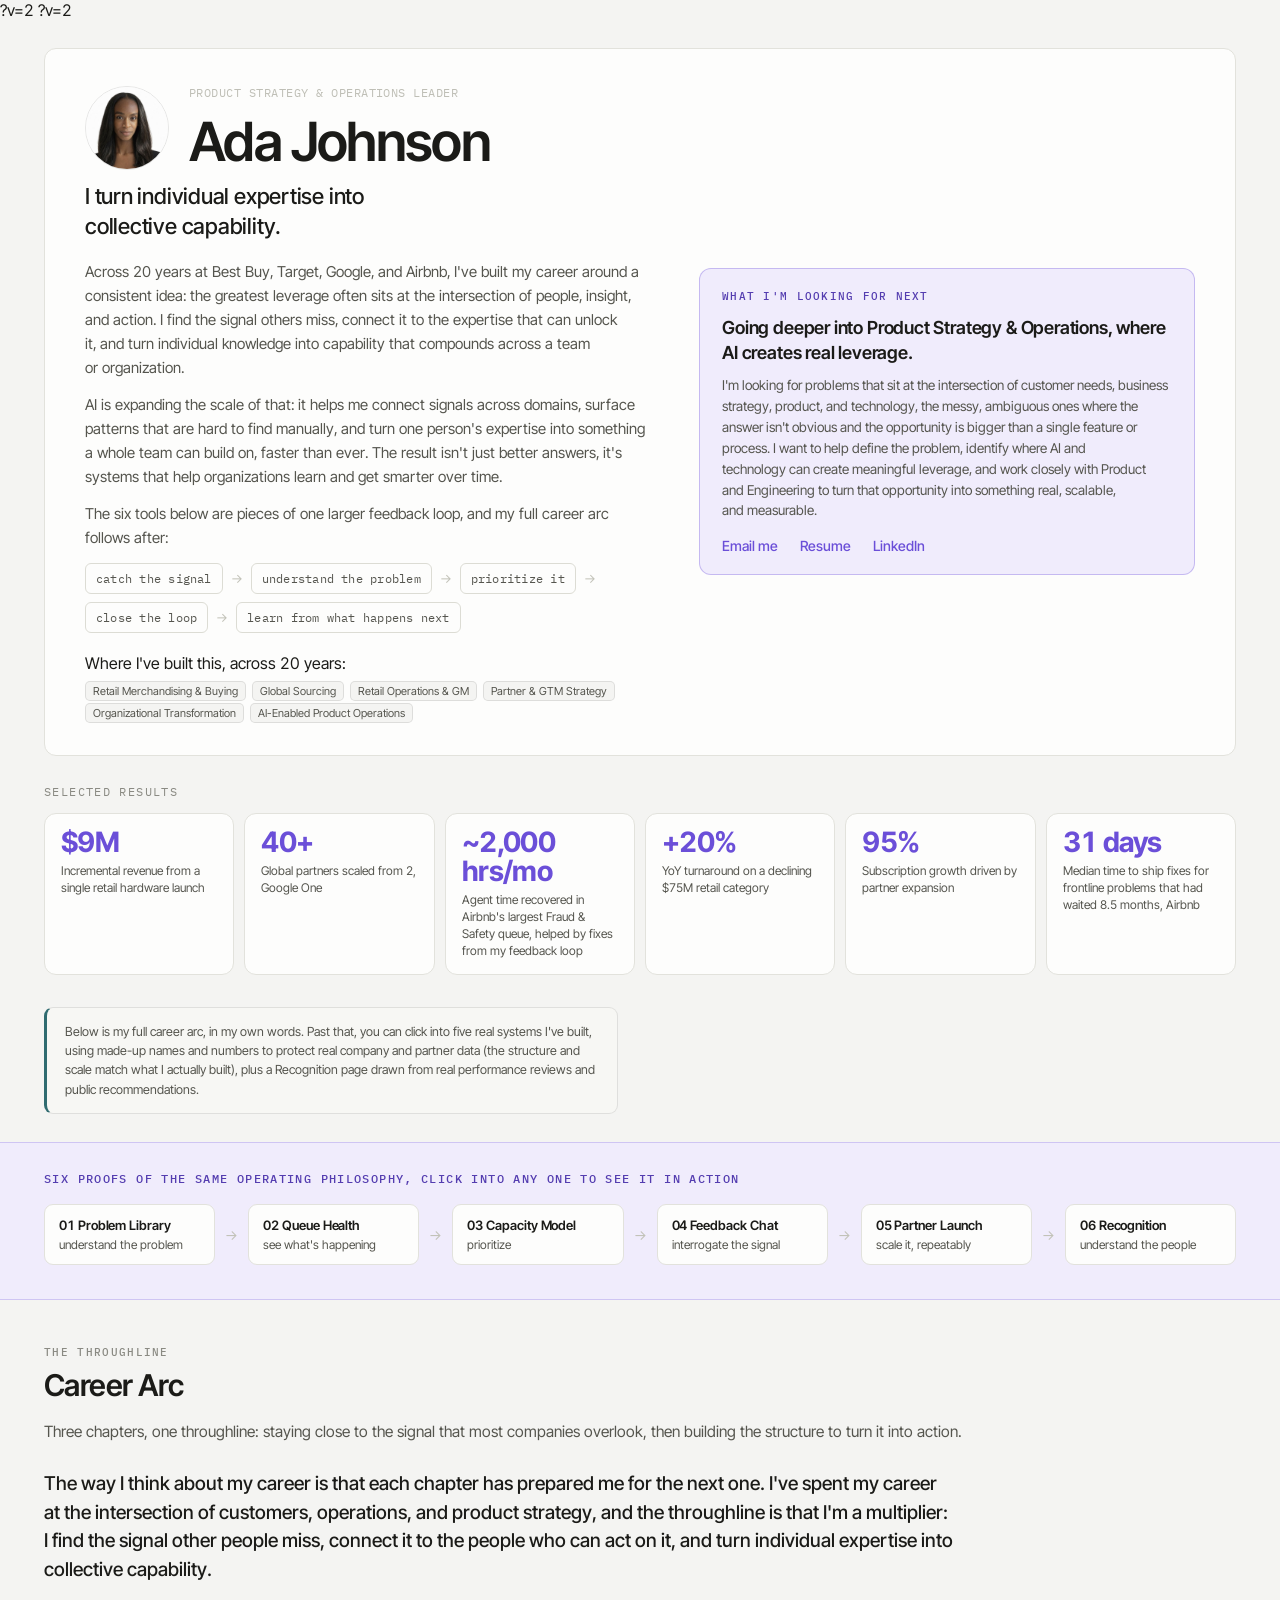
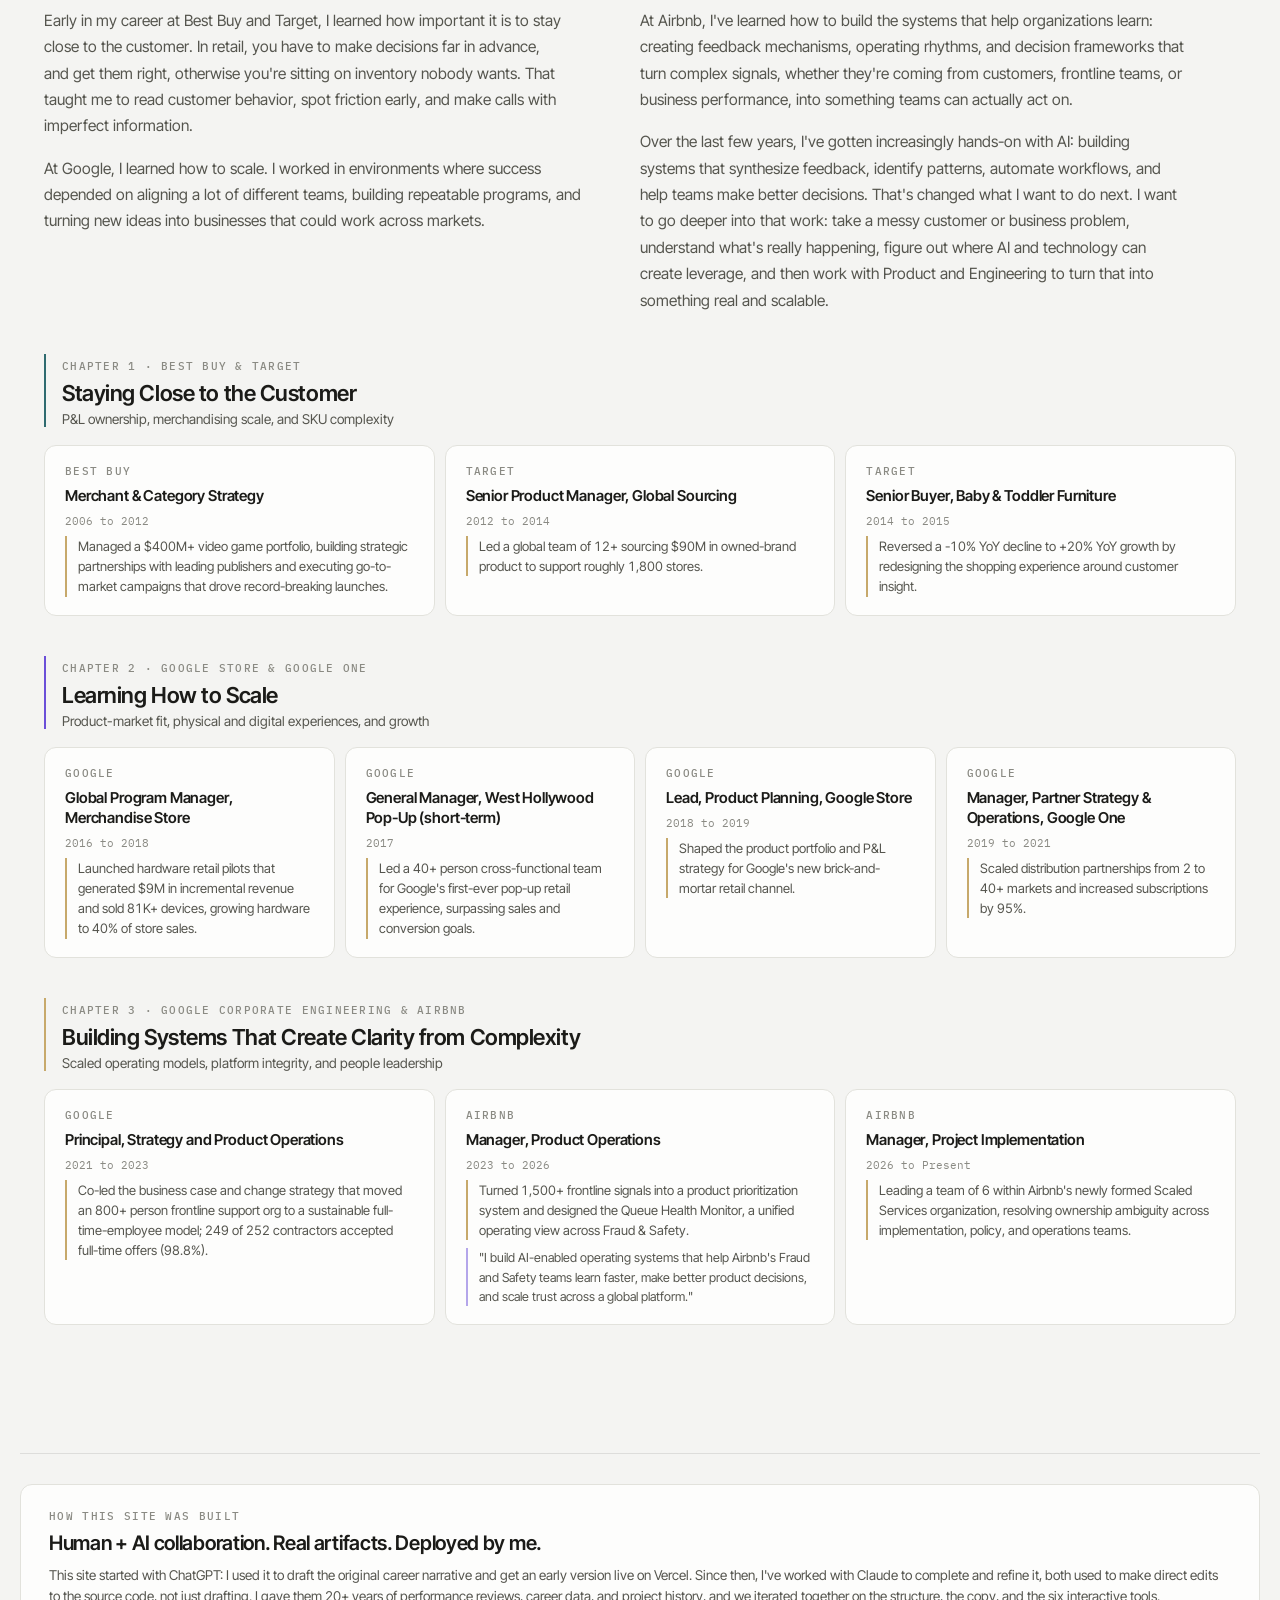
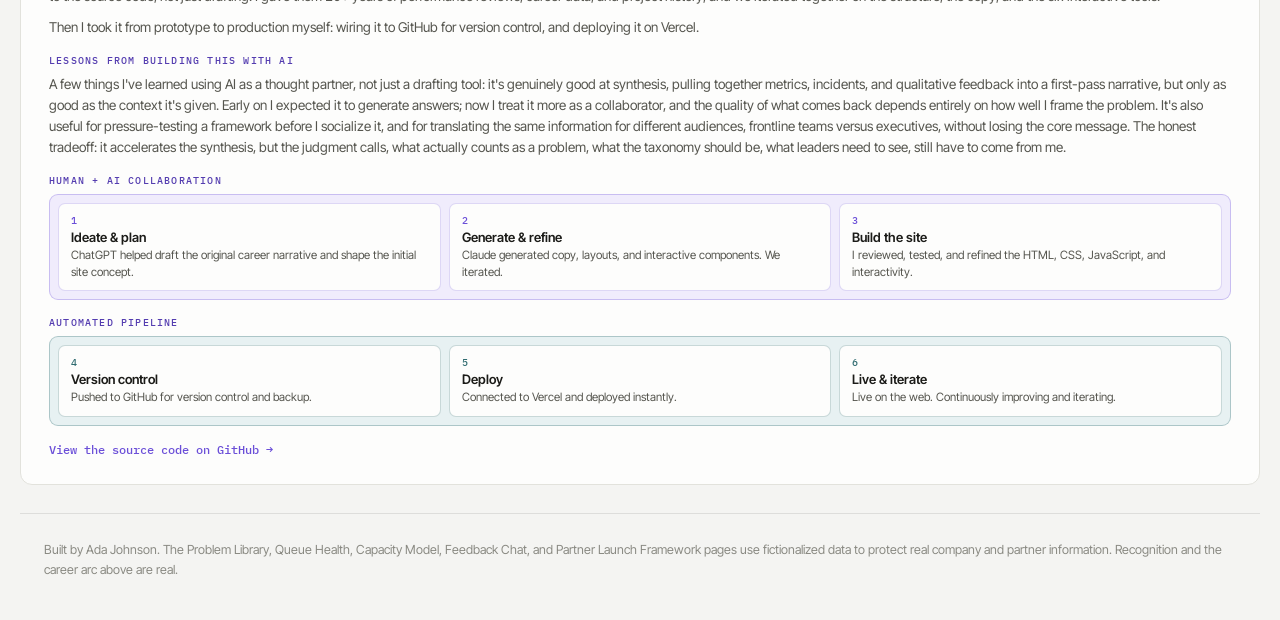
==== index.html @ 03e7df41 "Update index.html" ====
<!DOCTYPE html>
<html lang="en">
<head>
<meta charset="UTF-8" />
<meta name="viewport" content="width=device-width, initial-scale=1.0" />
<title>Ada Johnson: Product Strategy &amp; Operations Leader</title>

<meta name="description" content="Ada Johnson, Product Strategy & Operations Leader. 20 years at Best Buy, Target, Google, and Airbnb, turning individual expertise into collective capability." />

<link rel="icon" type="image/png" sizes="32x32" href="assets/favicon-32.png" />
<link rel="icon" type="image/png" sizes="512x512" href="assets/favicon-512.png" />
<link rel="apple-touch-icon" href="assets/apple-touch-icon.png" />
<link rel="manifest" href="/manifest.json" />
<meta name="theme-color" content="#6B4FD8" />

<meta property="og:type" content="website" />
<meta property="og:url" content="https://adaj-portfolio.vercel.app/" />
<meta property="og:title" content="Ada Johnson | Product Strategy & Operations Leader" />
<meta property="og:description" content="20 years at Best Buy, Target, Google, and Airbnb. I find the signal others miss, connect it to the right people, and turn individual expertise into collective capability." />
<meta property="og:image" content="https://adaj-portfolio.vercel.app/assets/og-social-card.png" />?v=2

<meta name="twitter:card" content="summary_large_image" />
<meta name="twitter:title" content="Ada Johnson | Product Strategy & Operations Leader" />
<meta name="twitter:description" content="20 years at Best Buy, Target, Google, and Airbnb. I find the signal others miss, connect it to the right people, and turn individual expertise into collective capability." />
<meta name="twitter:image" content="https://adaj-portfolio.vercel.app/assets/og-social-card.png" />?v=2

<script>window.va = window.va || function () { (window.vaq = window.vaq || []).push(arguments); };</script>
<script defer src="/_vercel/insights/script.js"></script>

<link rel="stylesheet" href="css/styles.css" />
</head>
<body>

<div class="hero">
<div class="hero-inner">
  <div class="hero-identity">
    <img src="assets/ada-headshot.jpg" alt="Ada Johnson" class="hero-photo" />
    <div>
      <p class="role-tag">Product Strategy &amp; Operations Leader</p>
      <h1>Ada Johnson</h1>
    </div>
  </div>
  <p class="tagline">I turn individual expertise into collective capability.</p>

  <div class="hero-grid">
    <div class="hero-col-main">
      <p class="about-me">
        Across 20 years at Best Buy, Target, Google, and Airbnb, I've built my career around a consistent idea:
        the greatest leverage often sits at the intersection of people, insight, and action. I find the signal
        others miss, connect it to the expertise that can unlock it, and turn individual knowledge into capability
        that compounds across a team or organization.
      </p>

      <p class="about-me">
        AI is expanding the scale of that: it helps me connect signals across domains, surface patterns that are
        hard to find manually, and turn one person's expertise into something a whole team can build on, faster
        than ever. The result isn't just better answers, it's systems that help organizations learn and get smarter
        over time.
      </p>

      <p class="about-me">
        The six tools below are pieces of one larger feedback loop, and my full career arc follows after:
      </p>

      <div class="loop-chain">
        <span class="loop-step">catch the signal</span>
        <span class="loop-arrow">→</span>
        <span class="loop-step">understand the problem</span>
        <span class="loop-arrow">→</span>
        <span class="loop-step">prioritize it</span>
        <span class="loop-arrow">→</span>
        <span class="loop-step">close the loop</span>
        <span class="loop-arrow">→</span>
        <span class="loop-step">learn from what happens next</span>
      </div>

      <p class="hint" style="margin: 10px 0 6px;">Where I've built this, across 20 years:</p>
      <div>
        <span class="domain-tag">Retail Merchandising &amp; Buying</span>
        <span class="domain-tag">Global Sourcing</span>
        <span class="domain-tag">Retail Operations &amp; GM</span>
        <span class="domain-tag">Partner &amp; GTM Strategy</span>
        <span class="domain-tag">Organizational Transformation</span>
        <span class="domain-tag">AI-Enabled Product Operations</span>
      </div>
    </div>

    <div class="hero-col-side">
      <div class="next-callout">
        <div class="next-callout-label">What I'm looking for next</div>
        <div class="next-callout-headline">Going deeper into Product Strategy &amp; Operations, where AI creates real leverage.</div>
        <p class="next-callout-body">
          I'm looking for problems that sit at the intersection of customer needs, business strategy, product,
          and technology, the messy, ambiguous ones where the answer isn't obvious and the opportunity is bigger
          than a single feature or process. I want to help define the problem, identify where AI and technology
          can create meaningful leverage, and work closely with Product and Engineering to turn that opportunity
          into something real, scalable, and measurable.
        </p>
        <p class="contact-line">
          <a href="mailto:aojiaku@gmail.com">Email me</a>
          <a href="resume/Ada-Johnson-Resume.pdf" target="_blank" rel="noopener noreferrer">Resume</a>
          <a href="https://www.linkedin.com/in/adajohnson-sf/" target="_blank" rel="noopener noreferrer">LinkedIn</a>
        </p>
      </div>
    </div>
  </div>

</div>
</div>

<div class="highlight-band">
  <p class="highlight-label">Selected Results</p>
  <div class="highlight-grid-big">
    <div class="highlight-tile">
      <div class="h-value">$9M</div>
      <div class="h-label">Incremental revenue from a single retail hardware launch</div>
    </div>
    <div class="highlight-tile">
      <div class="h-value">40+</div>
      <div class="h-label">Global partners scaled from 2, Google One</div>
    </div>
    <div class="highlight-tile">
      <div class="h-value">~2,000 hrs/mo</div>
      <div class="h-label">Agent time recovered in Airbnb's largest Fraud &amp; Safety queue, helped by fixes from my feedback loop</div>
    </div>
    <div class="highlight-tile">
      <div class="h-value">+20%</div>
      <div class="h-label">YoY turnaround on a declining $75M retail category</div>
    </div>
    <div class="highlight-tile">
      <div class="h-value">95%</div>
      <div class="h-label">Subscription growth driven by partner expansion</div>
    </div>
    <div class="highlight-tile">
      <div class="h-value">31 days</div>
      <div class="h-label">Median time to ship fixes for frontline problems that had waited 8.5 months, Airbnb</div>
    </div>
  </div>
</div>

<div class="meta-line-wrap">
  <p class="meta-line">
    Below is my full career arc, in my own words. Past that, you can click into five real systems I've built,
    using made-up names and numbers to protect real company and partner data (the structure and scale match
    what I actually built), plus a Recognition page drawn from real performance reviews and public
    recommendations.
  </p>
</div>
  
<div class="philosophy-band">
<p class="philosophy-lead">Six proofs of the same operating philosophy, click into any one to see it in action</p>
<div class="philosophy-map">
  <a class="pm-item" href="problem-library.html"><strong>01 Problem Library</strong><span class="pm-tag">understand the problem</span></a>
  <span class="pm-arrow">→</span>
  <a class="pm-item" href="queue-health.html"><strong>02 Queue Health</strong><span class="pm-tag">see what's happening</span></a>
  <span class="pm-arrow">→</span>
  <a class="pm-item" href="capacity-model.html"><strong>03 Capacity Model</strong><span class="pm-tag">prioritize</span></a>
  <span class="pm-arrow">→</span>
  <a class="pm-item" href="feedback-chat.html"><strong>04 Feedback Chat</strong><span class="pm-tag">interrogate the signal</span></a>
  <span class="pm-arrow">→</span>
  <a class="pm-item" href="partner-launch.html"><strong>05 Partner Launch</strong><span class="pm-tag">scale it, repeatably</span></a>
  <span class="pm-arrow">→</span>
  <a class="pm-item" href="recognition.html"><strong>06 Recognition</strong><span class="pm-tag">understand the people</span></a>
</div>
</div>

<main>
  <section class="career-inline">
    <div class="panel-intro">
      <span class="label">The Throughline</span>
      <h2>Career Arc</h2>
      <p class="problem">
        Three chapters, one throughline: staying close to the signal that most companies overlook, then building
        the structure to turn it into action.
      </p>
    </div>
    <div class="career-narrative" id="career-narrative"></div>
    <div id="career-chapters"></div>
  </section>
</main>

<div class="section-divider"></div>

<div class="build-story">
  <div class="build-story-label">How this site was built</div>
  <h3 class="build-story-title">Human + AI collaboration. Real artifacts. Deployed by me.</h3>
  <p class="build-story-body">
    This site started with ChatGPT: I used it to draft the original career narrative and get an early version
    live on Vercel. Since then, I've worked with Claude to complete and refine it, both used to make direct
    edits to the source code, not just drafting. I gave them 20+ years of performance reviews, career data,
    and project history, and we iterated together on the structure, the copy, and the six interactive tools.
  </p>
  <p class="build-story-body">
    Then I took it from prototype to production myself: wiring it to GitHub for version control, and
    deploying it on Vercel.
  </p>

  <div class="build-phase-label">Lessons from building this with AI</div>
  <p class="build-story-body">
    A few things I've learned using AI as a thought partner, not just a drafting tool: it's genuinely good at
    synthesis, pulling together metrics, incidents, and qualitative feedback into a first-pass narrative, but
    only as good as the context it's given. Early on I expected it to generate answers; now I treat it more as
    a collaborator, and the quality of what comes back depends entirely on how well I frame the problem. It's
    also useful for pressure-testing a framework before I socialize it, and for translating the same
    information for different audiences, frontline teams versus executives, without losing the core message.
    The honest tradeoff: it accelerates the synthesis, but the judgment calls, what actually counts as a
    problem, what the taxonomy should be, what leaders need to see, still have to come from me.
  </p>

  <div class="build-phase-label">Human + AI collaboration</div>
  <div class="build-steps">
    <div class="build-step">
      <div class="build-step-num">1</div>
      <div class="build-step-title">Ideate &amp; plan</div>
      <div class="build-step-desc">ChatGPT helped draft the original career narrative and shape the initial site concept.</div>
    </div>
    <div class="build-step">
      <div class="build-step-num">2</div>
      <div class="build-step-title">Generate &amp; refine</div>
      <div class="build-step-desc">Claude generated copy, layouts, and interactive components. We iterated.</div>
    </div>
    <div class="build-step">
      <div class="build-step-num">3</div>
      <div class="build-step-title">Build the site</div>
      <div class="build-step-desc">I reviewed, tested, and refined the HTML, CSS, JavaScript, and interactivity.</div>
    </div>
  </div>

  <div class="build-phase-label">Automated pipeline</div>
  <div class="build-steps">
    <div class="build-step automated">
      <div class="build-step-num">4</div>
      <div class="build-step-title">Version control</div>
      <div class="build-step-desc">Pushed to GitHub for version control and backup.</div>
    </div>
    <div class="build-step automated">
      <div class="build-step-num">5</div>
      <div class="build-step-title">Deploy</div>
      <div class="build-step-desc">Connected to Vercel and deployed instantly.</div>
    </div>
    <div class="build-step automated">
      <div class="build-step-num">6</div>
      <div class="build-step-title">Live &amp; iterate</div>
      <div class="build-step-desc">Live on the web. Continuously improving and iterating.</div>
    </div>
  </div>

  <a class="build-source-link" href="https://github.com/aojiaku/ada-portfolio" target="_blank" rel="noopener noreferrer">View the source code on GitHub →</a>
</div>

<footer>
  Built by Ada Johnson. The Problem Library, Queue Health, Capacity Model, Feedback Chat, and Partner Launch
  Framework pages use fictionalized data to protect real company and partner information. Recognition and the
  career arc above are real.
</footer>

<script src="data/career.js"></script>
<script src="js/career.js"></script>
<script src="js/pwa-register.js"></script>
</body>
</html>
---- css/styles.css ----
/* Ada Johnson portfolio — restyled to the "quiet system" aesthetic.
   Drop-in replacement for css/styles.css. Every existing class name is preserved,
   so index.html and all JS files work unchanged.
   One optional index.html edit: replace the Poppins <link> with nothing —
   fonts are imported below. */

@import url('https://fonts.googleapis.com/css2?family=Inter+Tight:wght@400;500;600;700&family=IBM+Plex+Mono:wght@400;500&display=swap');

:root {
  color-scheme: light;
  --bg:             #F4F4F2;
  --surface:        #FDFDFC;
  --text-primary:   #1B1B18;
  --text-secondary: #55554E;
  --text-muted:     #8A8A83;
  --gridline:       #EDEDE8;
  --baseline:       #C2C2B8;
  --border:         rgba(27,27,24,0.10);

  --primary:        #6B4FD8;
  --primary-dark:   #543DB0;
  --primary-tint:   #F0ECFC;
  --secondary:      #2F6B70;
  --secondary-tint: #E7F1F2;
  --accent:         #C7A96B;
  --accent-dark:    #85683A;
  --accent-tint:    #F6F0E3;

  --status-good:        #2E7D5B;
  --status-good-bg:     #E7F1EB;
  --status-warning:     #A9761C;
  --status-warning-bg:  #F7EEDC;
  --status-critical:    #B24B2C;
  --status-critical-bg: #F6E6DF;

  --radius: 12px;
  --radius-sm: 9px;
  --shadow: none;
  --shadow-hover: none;
  --card-border: 1px solid #E2E2DC;
  --font: 'Inter Tight', Helvetica, system-ui, -apple-system, "Segoe UI", sans-serif;
  --mono: 'IBM Plex Mono', ui-monospace, SFMono-Regular, Menlo, monospace;
}

* { box-sizing: border-box; }

html, body {
  margin: 0;
  padding: 0;
  font-family: var(--font);
  background: var(--bg);
  color: var(--text-primary);
  font-variant-numeric: tabular-nums;
  -webkit-font-smoothing: antialiased;
}

body { min-height: 100vh; }

a { color: var(--primary); text-decoration: none; }
a:hover { color: var(--primary-dark); text-decoration: underline; text-underline-offset: 3px; }

/* Shared label voice: small mono caps, used everywhere a "kicker" appears */
.hero .role-tag,
.philosophy-lead,
.panel-intro .label,
.build-story-label,
.build-phase-label,
.next-callout-label,
.highlight-card .company-tag,
.career-chapter-num,
.career-role-card .role-company,
.qh-signal-type {
  font-family: var(--mono);
  font-weight: 500;
  letter-spacing: 0.12em;
  text-transform: uppercase;
}

/* ---- Hero ---- */
.hero {
  max-width: 1240px;
  margin: 28px auto 0;
  padding: 0 24px;
}
.hero-inner {
  background: var(--surface);
  border: var(--card-border);
  border-radius: var(--radius);
  padding: 36px 40px 32px;
  text-align: left;
}
.hero h1 {
  font-size: 54px;
  font-weight: 600;
  margin: 0;
  letter-spacing: -0.03em;
  line-height: 1.04;
}
.hero .role-tag {
  font-size: 12px;
  color: var(--text-muted);
  margin: 0 0 14px;
  order: -1;
}
.hero .tagline {
  font-size: 22px;
  font-weight: 500;
  color: var(--text-primary);
  margin: 12px 0 18px;
  line-height: 1.35;
  letter-spacing: -0.01em;
  max-width: 26ch;
  text-wrap: pretty;
}
.hero-grid {
  display: grid;
  grid-template-columns: 1.15fr 1fr;
  gap: 44px;
  align-items: start;
  margin-top: 4px;
}
@media (max-width: 860px) {
  .hero-grid { grid-template-columns: 1fr; gap: 20px; }
}
.hero .about-me {
  font-size: 15px;
  color: var(--text-secondary);
  max-width: 74ch;
  margin: 0 0 13px;
  line-height: 1.6;
  text-wrap: pretty;
}
/* ---- Hero: feedback-loop chain ---- */
.loop-chain {
  display: flex;
  flex-wrap: wrap;
  align-items: center;
  gap: 8px;
  margin: 4px 0 20px;
}
.loop-step {
  font-family: var(--mono);
  font-size: 11.5px;
  letter-spacing: 0.02em;
  color: var(--text-secondary);
  background: var(--surface);
  border: 1px solid #DCDCD4;
  border-radius: 6px;
  padding: 7px 10px;
  white-space: nowrap;
}
.loop-arrow {
  color: var(--baseline);
  font-size: 13px;
  line-height: 1;
}

.hero .contact-line {
  font-size: 14px;
  font-weight: 500;
  margin: 6px 0 18px;
}
.meta-line-wrap {
  max-width: 1240px;
  margin: 0 auto 28px;
  padding: 0 24px;
}
.meta-line {
  font-size: 12.5px;
  color: var(--text-secondary);
  max-width: 82ch;
  margin: 0;
  line-height: 1.55;
  background: #F7F7F4;
  border: 1px solid var(--border);
  border-left: 3px solid var(--secondary);
  border-radius: var(--radius-sm);
  padding: 14px 18px;
  text-align: left;
}
/* ---- Hero: what's next callout ---- */
.next-callout {
  max-width: 82ch;
  margin: 8px 0 20px;
  text-align: left;
  background: var(--primary-tint);
  border: 1px solid rgba(107,79,216,0.32);
  border-radius: var(--radius);
  padding: 20px 22px;
}
.next-callout-label {
  display: block;
  font-size: 10.5px;
  color: var(--primary-dark);
  background: none;
  padding: 0;
  border-radius: 0;
  margin-bottom: 12px;
}
.next-callout-headline {
  font-size: 18px;
  font-weight: 600;
  color: var(--text-primary);
  line-height: 1.4;
  margin-bottom: 10px;
  letter-spacing: -0.01em;
  text-wrap: pretty;
}
.next-callout .contact-line {
  display: flex;
  gap: 22px;
  margin: 16px 0 0;
  font-size: 14px;
  font-weight: 500;
}
.next-callout-body {
  font-size: 13.5px;
  color: var(--text-secondary);
  line-height: 1.55;
  margin: 0;
  text-wrap: pretty;
}

/* ---- Philosophy map ---- */
.philosophy-lead {
  text-align: left;
  font-size: 11.5px;
  color: var(--text-muted);
  max-width: 1240px;
  margin: 32px auto 18px;
  padding: 28px 24px 0;
  border-top: 1px solid var(--border);
}
.philosophy-map {
  max-width: 1240px;
  margin: 0 auto 28px;
  padding: 0 24px;
  display: flex;
  flex-wrap: wrap;
  align-items: stretch;
  justify-content: flex-start;
  gap: 10px;
}
.philosophy-map .pm-item {
  display: flex;
  flex-direction: column;
  align-items: flex-start;
  text-align: left;
  gap: 4px;
  min-width: 128px;
  flex: 1;
  background: var(--surface);
  border: var(--card-border);
  border-radius: var(--radius-sm);
  padding: 12px 14px;
}
.philosophy-map .pm-item strong {
  font-size: 13px;
  font-weight: 600;
  color: var(--text-primary);
  letter-spacing: -0.005em;
}
.philosophy-map .pm-tag {
  font-size: 12px;
  font-weight: 400;
  color: var(--text-secondary);
  margin-top: 0;
}
.philosophy-map .pm-arrow {
  display: flex;
  align-items: center;
  color: var(--baseline);
  font-size: 14px;
  padding: 0;
}
@media (max-width: 700px) {
  .philosophy-map .pm-arrow { display: none; }
  .philosophy-map { gap: 8px; }
}

/* ---- How this site was built ---- */
.build-story {
  max-width: 1240px;
  margin: 0 auto 28px;
  padding: 24px 28px 26px;
  background: var(--surface);
  border-radius: var(--radius);
  border: var(--card-border);
}
.section-divider {
  max-width: 1240px;
  margin: 8px auto 30px;
  border-top: 1px solid var(--border);
}
.build-story-label {
  font-size: 11px;
  color: var(--text-muted);
  margin-bottom: 8px;
}
.build-story-title {
  font-size: 20px;
  font-weight: 600;
  letter-spacing: -0.015em;
  margin: 0 0 10px;
}
.build-story-body {
  font-size: 13.5px;
  color: var(--text-secondary);
  line-height: 1.55;
  max-width: none;
  margin: 0 0 10px;
  text-wrap: pretty;
}
.build-phase-label {
  font-size: 10px;
  color: var(--primary-dark);
  margin: 16px 0 7px;
}
.build-steps {
  display: grid;
  grid-template-columns: repeat(3, 1fr);
  gap: 8px;
  border: 1px solid rgba(107,79,216,0.30);
  background: var(--primary-tint);
  border-radius: var(--radius-sm);
  padding: 8px;
}
/* second band (automated pipeline) reads teal */
.build-steps:has(.build-step.automated) {
  border-color: rgba(47,107,112,0.32);
  background: var(--secondary-tint);
}
.build-step {
  background: var(--surface);
  border: 1px solid rgba(107,79,216,0.22);
  border-radius: 7px;
  padding: 10px 12px;
  display: flex;
  flex-direction: column;
  gap: 2px;
}
.build-step.automated { border-color: rgba(47,107,112,0.26); }
.build-step-num {
  font-family: var(--mono);
  font-size: 9.5px;
  font-weight: 500;
  color: var(--primary);
  margin-bottom: 0;
}
.build-step.automated .build-step-num { color: var(--secondary); }
.build-step-title {
  font-size: 13px;
  font-weight: 600;
  margin-bottom: 0;
}
.build-step-desc {
  font-size: 11.5px;
  color: var(--text-secondary);
  line-height: 1.45;
}
.build-source-link {
  display: inline-flex;
  align-items: center;
  gap: 6px;
  margin-top: 16px;
  font-family: var(--mono);
  font-size: 12px;
  font-weight: 500;
  color: var(--primary);
  background: none;
  padding: 0;
  border-radius: 0;
}
.build-source-link:hover { color: var(--primary-dark); text-decoration: underline; text-underline-offset: 3px; background: none; }
@media (max-width: 700px) {
  .build-steps { grid-template-columns: 1fr; }
}

/* ---- Nav ---- */
.tabs {
  position: sticky;
  top: 0;
  z-index: 10;
  display: flex;
  gap: 4px;
  justify-content: flex-start;
  flex-wrap: wrap;
  max-width: 1240px;
  margin: 0 auto;
  background: var(--bg);
  padding: 14px 24px;
  border-bottom: 1px solid var(--border);
}
.tab-btn {
  font-family: var(--font);
  font-size: 13.5px;
  font-weight: 500;
  padding: 9px 15px;
  border-radius: 999px;
  border: 1px solid #DCDCD4;
  background: var(--surface);
  color: var(--text-secondary);
  cursor: pointer;
  transition: border-color 0.12s, color 0.12s, background 0.12s;
}
.tab-btn:hover { color: var(--text-primary); border-color: var(--baseline); }
.tab-btn.active {
  background: var(--text-primary);
  border-color: var(--text-primary);
  color: var(--surface);
}
.tab-btn .tab-num {
  display: inline-block;
  font-family: var(--mono);
  font-size: 10.5px;
  opacity: 0.6;
  margin-right: 6px;
}

/* ---- Main / panels ---- */
main {
  max-width: 1240px;
  margin: 0 auto;
  padding: 40px 24px 80px;
}
.panel { display: none; }
.panel.active { display: block; animation: fadein 0.2s ease; }
@keyframes fadein { from { opacity: 0; } to { opacity: 1; } }

.panel-intro { margin-bottom: 26px; }
.panel-intro h2 {
  font-size: 30px;
  font-weight: 600;
  letter-spacing: -0.02em;
  margin: 0 0 10px;
}
.panel-intro .problem {
  color: var(--text-secondary);
  font-size: 15.5px;
  line-height: 1.65;
  max-width: none;
  text-wrap: pretty;
}
.panel-intro .hint {
  color: var(--text-muted);
  font-size: 13px;
  margin-top: 10px;
  font-weight: 400;
}
.panel-intro .label {
  display: inline-block;
  font-size: 11px;
  color: var(--text-muted);
  margin-bottom: 8px;
}

.disclaimer {
  font-size: 12.5px;
  color: var(--text-secondary);
  background: #F7F7F4;
  border: 1px solid var(--border);
  border-left: 3px solid var(--secondary);
  border-radius: var(--radius-sm);
  padding: 13px 17px;
  margin-bottom: 24px;
  line-height: 1.55;
}

/* ---- Stat tiles ---- */
.stat-row {
  display: grid;
  grid-template-columns: repeat(auto-fit, minmax(150px, 1fr));
  gap: 10px;
  margin-bottom: 26px;
}
.stat-tile {
  background: var(--surface);
  border: var(--card-border);
  border-radius: var(--radius);
  padding: 16px 18px;
}
.stat-tile .value {
  font-size: 26px;
  font-weight: 600;
  line-height: 1.1;
  letter-spacing: -0.02em;
  color: var(--text-primary);
}
.stat-tile .label {
  font-size: 12px;
  font-weight: 400;
  color: var(--text-secondary);
  margin-top: 7px;
  line-height: 1.45;
}

/* ---- Badges ---- */
.badge {
  display: inline-block;
  font-family: var(--mono);
  font-size: 10.5px;
  font-weight: 500;
  padding: 3px 8px;
  border-radius: 5px;
  line-height: 1.6;
}
.badge-p0 { background: var(--status-critical-bg); color: var(--status-critical); }
.badge-p1 { background: var(--status-warning-bg); color: var(--status-warning); }
.badge-p2 { background: var(--gridline); color: var(--text-secondary); }
.badge-cross { background: var(--secondary-tint); color: var(--secondary); }
.badge-quickwin { background: var(--status-good-bg); color: var(--status-good); }
.domain-tag {
  display: inline-block;
  font-size: 11px;
  font-weight: 400;
  color: var(--text-secondary);
  background: var(--bg);
  border: 1px solid var(--border);
  border-radius: 5px;
  padding: 2px 7px;
  margin: 1px 2px 0 0;
}

/* ---- Filters ---- */
.filter-row {
  display: flex;
  flex-wrap: wrap;
  gap: 8px;
  margin-bottom: 16px;
  align-items: center;
}
.filter-row select, .filter-row input[type="text"] {
  font-family: var(--font);
  font-size: 13px;
  font-weight: 400;
  padding: 8px 12px;
  border-radius: var(--radius-sm);
  border: 1px solid #DCDCD4;
  background: var(--surface);
  color: var(--text-primary);
}
.filter-row .count-note {
  font-family: var(--mono);
  font-size: 11.5px;
  color: var(--text-muted);
  margin-left: auto;
  font-weight: 400;
}
.chip-toggle {
  font-family: var(--mono);
  font-size: 11.5px;
  font-weight: 400;
  padding: 8px 13px;
  border-radius: 999px;
  border: 1px solid #DCDCD4;
  background: var(--surface);
  color: var(--text-secondary);
  cursor: pointer;
  transition: border-color 0.12s, color 0.12s, background 0.12s;
}
.chip-toggle:hover { border-color: var(--baseline); color: var(--text-primary); }
.chip-toggle.active {
  background: var(--primary-tint);
  border-color: rgba(107,79,216,0.45);
  color: var(--primary-dark);
}

/* ---- Cluster list ---- */
.cluster-list { display: flex; flex-direction: column; gap: 8px; }
.cluster-row {
  background: var(--surface);
  border: var(--card-border);
  border-radius: var(--radius);
  padding: 15px 17px;
  cursor: pointer;
  transition: border-color 0.15s;
}
.cluster-row:hover { border-color: var(--baseline); }
.cluster-row.expanded { border-color: rgba(107,79,216,0.4); }
.cluster-row .row-top {
  display: flex;
  align-items: baseline;
  gap: 10px;
  justify-content: space-between;
}
.cluster-row .title { font-size: 15px; font-weight: 500; flex: 1; text-wrap: pretty; }
.cluster-row .count {
  font-family: var(--mono);
  font-size: 12px;
  color: var(--text-muted);
  white-space: nowrap;
  font-weight: 400;
}
.cluster-row .row-meta { margin-top: 9px; display: flex; align-items: center; gap: 6px; flex-wrap: wrap; }
.cluster-row .quote {
  margin-top: 12px;
  font-size: 13.5px;
  font-style: normal;
  color: var(--text-secondary);
  border-left: 2px solid var(--accent);
  padding-left: 12px;
  line-height: 1.6;
  display: none;
}
.cluster-row.expanded .quote { display: block; }
.cluster-row .impact-line {
  margin-top: 9px;
  font-size: 12.5px;
  color: var(--status-good);
  font-weight: 500;
}

/* ---- Bar viz ---- */
.bar-track {
  background: var(--gridline);
  border-radius: 3px;
  height: 6px;
  overflow: hidden;
  margin-top: 10px;
}
.bar-fill { height: 100%; border-radius: 0 3px 3px 0; }

/* ---- Q&A widget ---- */
.qa-box {
  background: var(--surface);
  border: var(--card-border);
  border-radius: var(--radius);
  padding: 26px 28px;
  margin-top: 30px;
}
.qa-box h3 { margin: 0 0 6px; font-size: 19px; font-weight: 600; letter-spacing: -0.015em; }
.qa-box .qa-sub { font-size: 13.5px; color: var(--text-secondary); margin: 0 0 16px; line-height: 1.6; }
.qa-suggestions { display: flex; flex-wrap: wrap; gap: 8px; margin-bottom: 14px; }
.qa-suggestions button {
  font-family: var(--font);
  font-size: 12.5px;
  font-weight: 400;
  padding: 8px 14px;
  border-radius: 999px;
  border: 1px solid rgba(47,107,112,0.28);
  background: var(--secondary-tint);
  color: var(--secondary);
  cursor: pointer;
  transition: border-color 0.12s;
}
.qa-suggestions button:hover { border-color: var(--secondary); }
.qa-input-row { display: flex; gap: 8px; }
.qa-input-row input {
  flex: 1;
  font-family: var(--font);
  font-size: 14px;
  padding: 11px 15px;
  border-radius: var(--radius-sm);
  border: 1px solid #DCDCD4;
  background: var(--bg);
  color: var(--text-primary);
}
.qa-input-row input:focus { outline: none; border-color: var(--primary); }
.qa-input-row button {
  font-family: var(--font);
  font-size: 14px;
  font-weight: 500;
  padding: 11px 22px;
  border-radius: var(--radius-sm);
  border: 1px solid var(--text-primary);
  background: var(--text-primary);
  color: var(--surface);
  cursor: pointer;
  transition: background 0.12s;
}
.qa-input-row button:hover { background: #000; }
.qa-answer {
  margin-top: 18px;
  padding-top: 18px;
  border-top: 1px solid var(--border);
  font-size: 14px;
  line-height: 1.65;
}
.qa-answer .qa-question-echo {
  font-family: var(--mono);
  font-size: 11.5px;
  color: var(--text-muted);
  margin-bottom: 10px;
  font-weight: 400;
}
.qa-answer ol, .qa-answer ul { margin: 8px 0; padding-left: 20px; }
.qa-answer li { margin-bottom: 6px; }

/* ---- Coming soon ---- */
.coming-soon { text-align: center; padding: 60px 20px; color: var(--text-muted); }

/* ---- Sliders (Capacity Model) ---- */
.slider-group { margin-bottom: 18px; }
.slider-group label { display: flex; justify-content: space-between; font-size: 13px; font-weight: 500; margin-bottom: 7px; }
.slider-group input[type="range"] { width: 100%; accent-color: var(--primary); }
.slider-group .slider-val { font-family: var(--mono); font-size: 12.5px; color: var(--primary); font-weight: 500; }

footer {
  max-width: 1240px;
  margin: 0 auto;
  text-align: left;
  padding: 26px 24px 40px;
  border-top: 1px solid var(--border);
  font-size: 12.5px;
  color: var(--text-muted);
  font-weight: 400;
  line-height: 1.6;
}

/* ---- Queue Health Monitor ---- */
.qh-grid {
  display: grid;
  grid-template-columns: repeat(3, 1fr);
  gap: 10px;
  margin-bottom: 22px;
}
@media (max-width: 900px) { .qh-grid { grid-template-columns: repeat(2, 1fr); } }
@media (max-width: 560px) { .qh-grid { grid-template-columns: 1fr; } }
.qh-card {
  background: var(--surface);
  border-radius: var(--radius);
  padding: 14px 16px;
  cursor: pointer;
  transition: border-color 0.15s;
  border: var(--card-border);
}
.qh-card:hover { border-color: var(--baseline); }
.qh-card.selected { border-color: rgba(107,79,216,0.5); background: var(--primary-tint); }
.qh-card .qh-name { font-size: 13.5px; font-weight: 600; margin-bottom: 8px; }
.qh-card .qh-sla-row { display: flex; align-items: baseline; gap: 7px; }
.qh-card .qh-sla-value { font-size: 22px; font-weight: 600; letter-spacing: -0.02em; }
.qh-card .qh-trend { font-family: var(--mono); font-size: 10.5px; font-weight: 500; }
.qh-card .qh-trend.up { color: var(--status-good); }
.qh-card .qh-trend.down { color: var(--status-critical); }
.qh-status-pill {
  display: inline-flex;
  align-items: center;
  gap: 5px;
  font-family: var(--mono);
  font-size: 10px;
  font-weight: 500;
  padding: 3px 8px;
  border-radius: 5px;
  margin-top: 8px;
}
.qh-status-pill .dot { width: 5px; height: 5px; border-radius: 50%; }
.qh-status-pill.good { background: var(--status-good-bg); color: var(--status-good); }
.qh-status-pill.good .dot { background: var(--status-good); }
.qh-status-pill.warning { background: var(--status-warning-bg); color: var(--status-warning); }
.qh-status-pill.warning .dot { background: var(--status-warning); }
.qh-status-pill.critical { background: var(--status-critical-bg); color: var(--status-critical); }
.qh-status-pill.critical .dot { background: var(--status-critical); }
.qh-card .qh-sub-metrics { font-size: 11.5px; color: var(--text-secondary); margin-top: 8px; line-height: 1.45; }

.qh-detail {
  background: var(--surface);
  border: var(--card-border);
  border-radius: var(--radius);
  padding: 26px 28px;
}
.qh-detail-header {
  display: flex;
  justify-content: space-between;
  align-items: center;
  flex-wrap: wrap;
  gap: 10px;
  margin-bottom: 8px;
}
.qh-detail-header h3 { margin: 0; font-size: 19px; font-weight: 600; letter-spacing: -0.015em; }
.qh-goal-note {
  font-family: var(--mono);
  font-size: 11.5px;
  font-weight: 400;
  color: var(--secondary);
  background: var(--secondary-tint);
  display: inline-block;
  padding: 5px 11px;
  border-radius: 6px;
  margin-bottom: 16px;
}
.qh-metric-tabs { display: flex; gap: 6px; flex-wrap: wrap; }
.qh-metric-tabs button {
  font-family: var(--font);
  font-size: 12px;
  font-weight: 500;
  padding: 7px 13px;
  border-radius: 999px;
  border: 1px solid #DCDCD4;
  background: var(--surface);
  color: var(--text-secondary);
  cursor: pointer;
}
.qh-metric-tabs button:hover { border-color: var(--baseline); color: var(--text-primary); }
.qh-metric-tabs button.active {
  background: var(--text-primary);
  border-color: var(--text-primary);
  color: var(--surface);
}

.qh-chart-wrap { position: relative; }
.qh-tooltip {
  position: absolute;
  pointer-events: none;
  background: var(--text-primary);
  color: var(--surface);
  font-family: var(--mono);
  font-size: 11.5px;
  font-weight: 400;
  padding: 6px 9px;
  border-radius: 6px;
  transform: translate(-50%, -110%);
  white-space: nowrap;
  opacity: 0;
  transition: opacity 0.1s;
  z-index: 5;
}
.qh-legend-note { font-family: var(--mono); font-size: 11px; color: var(--text-muted); margin-top: 12px; }

/* ---- Queue Health: signal feed ---- */
.qh-signals {
  margin-top: 24px;
  padding-top: 20px;
  border-top: 1px solid var(--border);
}
.qh-signals-title { font-size: 15px; font-weight: 600; margin-bottom: 4px; }
.qh-signals-sub { font-size: 12.5px; color: var(--text-secondary); margin-bottom: 16px; line-height: 1.55; }
.qh-signal-row { display: flex; gap: 12px; align-items: flex-start; padding: 11px 0; border-bottom: 1px solid var(--gridline); }
.qh-signal-row:last-child { border-bottom: none; padding-bottom: 0; }
.qh-signal-icon {
  width: 30px; height: 30px; border-radius: 8px;
  display: flex; align-items: center; justify-content: center;
  font-size: 14px; flex-shrink: 0;
}
.qh-signal-icon.launch { background: var(--secondary-tint); }
.qh-signal-icon.incident { background: var(--status-critical-bg); }
.qh-signal-icon.issue { background: var(--status-warning-bg); }
.qh-signal-icon.opportunity { background: var(--status-good-bg); }
.qh-signal-type { font-size: 10.5px; color: var(--text-muted); }
.qh-signal-title { font-size: 14px; font-weight: 500; margin-top: 3px; }
.qh-signal-meta { font-size: 12.5px; color: var(--text-secondary); margin-top: 3px; }

/* ---- Capacity Model ---- */
.cm-layout {
  display: grid;
  grid-template-columns: 300px 1fr;
  gap: 22px;
  align-items: start;
}
@media (max-width: 800px) { .cm-layout { grid-template-columns: 1fr; } }
.cm-controls {
  background: var(--surface);
  border: var(--card-border);
  border-radius: var(--radius);
  padding: 22px;
  position: sticky;
  top: 76px;
}
.cm-alloc-row { margin-bottom: 14px; }
.cm-alloc-row label { display: flex; justify-content: space-between; font-size: 12.5px; font-weight: 500; margin-bottom: 5px; }
.cm-alloc-row input[type="range"] { accent-color: var(--primary); width: 100%; }
.cm-alloc-row .cm-alloc-note { font-family: var(--mono); font-size: 10.5px; color: var(--text-muted); margin-top: 4px; }
.cm-alloc-sum {
  margin-top: 12px;
  font-size: 13px;
  font-weight: 500;
  padding: 11px 13px;
  border-radius: var(--radius-sm);
  background: #F7F7F4;
  border: 1px solid var(--border);
}
.cm-alloc-sum.over { color: var(--status-critical); background: var(--status-critical-bg); border-color: rgba(178,75,44,0.25); }
.cm-alloc-sum.ok { color: var(--status-good); background: var(--status-good-bg); border-color: rgba(46,125,91,0.25); }

.cm-cat-row {
  background: var(--surface);
  border: var(--card-border);
  border-radius: var(--radius);
  padding: 16px 18px;
  cursor: default;
}
.cm-cat-row .row-top { display: flex; justify-content: space-between; align-items: baseline; gap: 10px; }
.cm-cat-row .title { font-size: 14.5px; font-weight: 600; }
.cm-cat-row .gap-label { font-family: var(--mono); font-size: 12px; font-weight: 500; white-space: nowrap; }
.cm-cat-row .gap-label.surplus { color: var(--status-good); }
.cm-cat-row .gap-label.shortfall { color: var(--status-critical); }
.cm-cat-row .cm-note { font-size: 12px; color: var(--text-muted); margin-top: 7px; }
.cm-bar-track {
  position: relative;
  background: var(--gridline);
  border-radius: 3px;
  height: 8px;
  margin-top: 11px;
  overflow: visible;
}
.cm-bar-fill { height: 100%; border-radius: 0 3px 3px 0; }
.cm-bar-marker {
  position: absolute;
  top: -3px;
  bottom: -3px;
  width: 2px;
  border-radius: 2px;
  background: var(--text-primary);
}
.cm-bar-legend { font-family: var(--mono); font-size: 10.5px; color: var(--text-secondary); margin-top: 7px; font-weight: 400; }

/* ---- Capacity Model: source-of-numbers feed ---- */
.cm-asana {
  margin-top: 24px;
  background: var(--surface);
  border: var(--card-border);
  border-radius: var(--radius);
  padding: 24px;
}
.cm-asana-title { font-size: 15px; font-weight: 600; margin-bottom: 4px; }
.cm-asana-sub { font-size: 12.5px; color: var(--text-secondary); margin-bottom: 16px; line-height: 1.55; }
.cm-task-row { display: flex; align-items: center; gap: 10px; padding: 10px 0; border-bottom: 1px solid var(--gridline); }
.cm-task-row:last-child { border-bottom: none; padding-bottom: 0; }
.cm-task-check {
  width: 16px; height: 16px; border-radius: 50%;
  border: 1.5px solid var(--status-good);
  flex-shrink: 0; position: relative;
}
.cm-task-check::after {
  content: ""; position: absolute; inset: 3px;
  border-radius: 50%; background: var(--status-good);
}
.cm-task-name { flex: 1; font-size: 13.5px; font-weight: 400; }
.cm-task-tag { font-family: var(--mono); font-size: 10.5px; font-weight: 500; padding: 3px 9px; border-radius: 5px; white-space: nowrap; }
.cm-task-tag.secondary { background: var(--secondary-tint); color: var(--secondary); }
.cm-task-tag.primary { background: var(--primary-tint); color: var(--primary-dark); }
.cm-task-tag.accent { background: var(--accent-tint); color: var(--accent-dark); }
.cm-task-tag.critical { background: var(--status-critical-bg); color: var(--status-critical); }
.cm-task-hours { font-family: var(--mono); font-size: 11.5px; font-weight: 400; color: var(--text-secondary); white-space: nowrap; }

/* ---- Frontline Feedback Chat ---- */
.chat-window {
  background: var(--surface);
  border: var(--card-border);
  border-radius: var(--radius);
  padding: 20px;
  min-height: 220px;
  max-height: 480px;
  overflow-y: auto;
  display: flex;
  flex-direction: column;
  gap: 14px;
  margin-bottom: 12px;
}
.msg { max-width: 78%; line-height: 1.6; font-size: 14px; }
.msg .msg-sender { font-family: var(--mono); font-size: 10.5px; font-weight: 400; text-transform: uppercase; letter-spacing: 0.1em; color: var(--text-muted); margin-bottom: 5px; }
.msg.user { align-self: flex-end; text-align: right; }
.msg.user .msg-bubble { background: var(--primary-tint); border: 1px solid rgba(107,79,216,0.28); color: var(--text-primary); border-radius: 12px 12px 4px 12px; padding: 11px 15px; display: inline-block; text-align: left; }
.msg.bot { align-self: flex-start; }
.msg.bot .msg-bubble { background: #F7F7F4; border: 1px solid var(--border); border-radius: 12px 12px 12px 4px; padding: 11px 15px; }
.msg.bot .msg-bubble ul, .msg.bot .msg-bubble ol { margin: 6px 0; padding-left: 18px; }
.msg.bot .msg-bubble li { margin-bottom: 5px; }

/* ---- Recognition ---- */
.quote-grid { display:grid; grid-template-columns:repeat(auto-fit,minmax(300px,1fr)); gap:12px; margin-bottom:36px; }
.quote-card { background:var(--surface); border:var(--card-border); border-radius:var(--radius); padding:20px 22px; display:flex; flex-direction:column; gap:16px; }
.quote-card .quote-text { font-size:14.5px; line-height:1.65; color:var(--text-primary); text-wrap: pretty; }
.quote-card .quote-text::before { content:"\201C"; color:var(--accent); font-size:26px; font-weight:600; line-height:0; margin-right:3px; vertical-align:-8px; }
.quote-meta { display:flex; gap:8px; align-items:center; margin-top:auto; }
.quote-role-badge { font-family:var(--mono); font-size:10.5px; font-weight:500; padding:3px 8px; border-radius:5px; }
.quote-role-badge.manager { background:var(--accent-tint); color:var(--accent-dark); }
.quote-role-badge.peer { background:var(--secondary-tint); color:var(--secondary); }
.quote-role-badge.direct-report { background:var(--primary-tint); color:var(--primary-dark); }
.quote-year-badge { font-family:var(--mono); font-size:10.5px; font-weight:400; color:var(--text-muted); }
.recognition-highlights-title { font-size:18px; font-weight:600; letter-spacing:-0.015em; margin:8px 0 16px; }
.highlight-grid { display:grid; grid-template-columns:repeat(auto-fit,minmax(250px,1fr)); gap:12px; }
.highlight-card { background:var(--surface); border:var(--card-border); border-radius:var(--radius); padding:22px; }
.highlight-card .company-tag { font-size:10.5px; color:var(--text-muted); margin-bottom:10px; }
.highlight-card .metric { font-size:22px; font-weight:600; letter-spacing:-0.02em; color:var(--text-primary); margin-bottom:8px; }
.highlight-card .h-title { font-size:14px; font-weight:600; margin-bottom:7px; }
.highlight-card .detail { font-size:12.5px; color:var(--text-secondary); line-height:1.55; }
.tldr-title { font-size:20px; font-weight:600; letter-spacing:-0.015em; margin:4px 0 4px; }
.tldr-sub { font-size:13.5px; color:var(--text-secondary); margin-bottom:16px; }
.superpower-grid { display:grid; grid-template-columns:repeat(5,1fr); gap:10px; margin-bottom:36px; }
.superpower-card {
  background:var(--secondary-tint);
  border:1px solid rgba(47,107,112,0.3);
  color:var(--text-primary);
  border-radius:var(--radius);
  padding:18px;
  display:flex; flex-direction:column; gap:9px;
}
.superpower-card .sp-title { font-size:14.5px; font-weight:600; line-height:1.35; letter-spacing:-0.01em; }
.superpower-card .sp-desc { font-size:12px; line-height:1.5; color:var(--text-secondary); opacity:1; }
.superpower-card .sp-evidence { display:flex; flex-wrap:wrap; gap:4px; }
.superpower-card .sp-tag { font-family:var(--mono); font-size:9.5px; font-weight:400; padding:2px 6px; border-radius:4px; background:rgba(47,107,112,0.12); color:var(--secondary); white-space: nowrap; }
.superpower-card .sp-quote { font-size:12.5px; font-style:normal; line-height:1.55; color:var(--text-secondary); border-left:2px solid rgba(47,107,112,0.4); padding-left:10px; margin-top:4px; display:none; }
.superpower-card .sp-quote-meta { font-family:var(--mono); font-size:10px; color:var(--text-muted); margin-top:4px; }
@media (max-width:1100px) { .superpower-grid { grid-template-columns:repeat(3,1fr); } .superpower-card .sp-quote { display: block; } }
@media (max-width:540px) { .superpower-grid { grid-template-columns:1fr; } }

/* ---- Career Arc ---- */
.career-narrative {
  max-width:1140px;
  margin-bottom:40px;
  columns:2;
  column-gap:52px;
}
.career-narrative p { font-size:15.5px; line-height:1.7; color:var(--text-secondary); margin:0 0 16px; text-wrap: pretty; break-inside: avoid; }
.career-narrative p:first-child {
  column-span:all;
  font-weight:500;
  color:var(--text-primary);
  font-size:19px;
  line-height:1.5;
  max-width:86ch;
  margin-bottom:24px;
}
@media (max-width:860px) { .career-narrative { columns:1; } }
.career-chapter { margin-bottom:40px; }
.career-chapter-header { border-left:2px solid var(--baseline); padding-left:16px; margin-bottom:18px; }
.career-chapter-header.primary { border-left-color:var(--primary); }
.career-chapter-header.secondary { border-left-color:var(--secondary); }
.career-chapter-header.accent { border-left-color:var(--accent); }
.career-chapter-num { font-size:10.5px; color:var(--text-muted); }
.career-chapter-header h3 { font-size:22px; font-weight:600; letter-spacing:-0.02em; margin:6px 0 5px; }
.career-theme { font-size:13.5px; color:var(--text-secondary); font-style:normal; margin:0; }
.career-role-grid { display:grid; gap:10px; }
@media (max-width:900px) { .career-role-grid { grid-template-columns:repeat(3,1fr) !important; } }
@media (max-width:620px) { .career-role-grid { grid-template-columns:repeat(2,1fr) !important; } }
@media (max-width:420px) { .career-role-grid { grid-template-columns:1fr !important; } }
.career-role-card { background:var(--surface); border:var(--card-border); border-radius:var(--radius); padding:18px 20px; display:flex; flex-direction:column; gap:8px; min-width:0; }
.career-role-card .role-company { font-size:10.5px; color:var(--text-muted); }
.career-role-card .role-title { font-size:15px; font-weight:600; line-height:1.35; letter-spacing:-0.01em; }
.career-role-card .role-dates { font-family:var(--mono); font-size:11px; font-weight:400; color:var(--text-muted); }
.career-role-card .role-scope { font-size:13px; color:var(--text-secondary); line-height:1.55; border-left:2px solid var(--accent); padding-left:11px; }
.career-role-card .role-quote { font-size:12.5px; font-style:normal; color:var(--text-secondary); border-left:2px solid rgba(107,79,216,0.5); padding-left:11px; line-height:1.55; }
.career-role-card .role-note { font-family:var(--mono); font-size:10.5px; font-weight:400; color:var(--status-good); line-height:1.45; }
/* ===== MOBILE RESPONSIVENESS FIXES (added 2026-08-14) =====
   Audited at 375x812, 390x844, 768x1024, 1440x900 in Chromium via Playwright,
   checking document.documentElement.scrollWidth vs clientWidth on all 6 tabs,
   plus a visual pass for clipped/overlapping content and touch target size.
   Two real bugs were found and are fixed below; everything else audited clean. */

/* ---- FIX 1: Capacity Model "Where These Numbers Actually Come From" task
   feed (.cm-task-row) caused horizontal page overflow at 375px and 390px
   (confirmed: documentElement.scrollWidth 400/400 vs clientWidth 375/390).
   Root cause: .cm-task-tag and .cm-task-hours are white-space:nowrap flex
   siblings of .cm-task-name (flex:1). Long tag labels like "Regular
   Reporting & Meetings" can't shrink or wrap, so once check-icon + name's
   minimum content + nowrap tag + nowrap hours exceed the row's width, the
   row (and the whole page) overflows horizontally. Not reproducible at
   768px/1440px because there's enough width for the nowrap tag to fit. */
@media (max-width: 600px) {
  .cm-task-row {
    flex-wrap: wrap;
    row-gap: 6px;
  }
  .cm-task-check {
    order: 1;
  }
  .cm-task-name {
    order: 2;
    flex: 1 1 calc(100% - 26px); /* leave room for the check icon + its gap on line 1 */
    min-width: 0;
  }
  .cm-task-tag {
    order: 3;
    white-space: normal;
    text-align: left;
  }
  .cm-task-hours {
    order: 4;
    margin-left: auto;
  }
}

/* ---- FIX 2: Capacity Model sidebar (.cm-controls) gets hidden underneath
   the sticky tab bar on narrow screens. .cm-controls uses
   `position: sticky; top: 76px`, a value tuned for the single-row desktop
   nav (~63px tall). At 375-390px the 6 tabs wrap onto 3 rows, so #tabs is
   ~142px tall; once .cm-controls' sticky point engages, its top 66px
   (142 - 76) render underneath the nav (z-index: 10) and are visually
   clipped. Confirmed by scrolling the Capacity Model panel at 375/390: the
   first slider ("Team size") is completely hidden behind the tab bar.
   Sticky-while-stacked also isn't useful once .cm-layout is a single column
   (existing breakpoint below, max-width: 800px), so the simplest correct
   fix is to turn sticky off at the same breakpoint rather than chase the
   nav's variable wrapped height. */
@media (max-width: 800px) {
  .cm-controls {
    position: static;
    top: auto;
  }
}

/* ---- Minor touch-target improvement: .tab-btn measured ~35px tall, under
   the ~44px minimum recommended touch target size. Not an overflow bug and
   not mobile-exclusive (same padding at every breakpoint), but worth
   tightening up now that the nav is being touched on a phone/thumb rather
   than clicked with a mouse. Scoped to small screens only so the compact
   desktop nav is untouched. */
@media (max-width: 480px) {
  .tab-btn {
    padding: 12px 15px;
  }
}
.standalone-header {
  max-width: 1240px;
  margin: 0 auto;
  padding: 20px 24px 0;
  display: flex;
  align-items: baseline;
  gap: 14px;
  flex-wrap: wrap;
}
.standalone-back {
  font-size: 15px;
  font-weight: 600;
  color: var(--text-primary);
}
.standalone-back:hover { color: var(--primary); text-decoration: none; }
.standalone-role {
  font-family: var(--mono);
  font-size: 11px;
  color: var(--text-muted);
  letter-spacing: 0.06em;
  text-transform: uppercase;
}
.hero-identity {
  display: flex;
  align-items: center;
  gap: 20px;
  margin-bottom: 4px;
}
.hero-photo {
  width: 84px;
  height: 84px;
  border-radius: 50%;
  object-fit: cover;
  border: 1px solid var(--border);
  flex-shrink: 0;
}
.hero .role-tag {
  font-weight: 400;
  letter-spacing: 0.04em;
  color: #BFBFB6;
}
@media (max-width: 600px) {
  .hero-identity {
    flex-direction: column;
    align-items: flex-start;
    gap: 14px;
  }
  .hero-photo {
    width: 64px;
    height: 64px;
  }
  .hero h1 {
    font-size: 36px;
  }
  .hero .role-tag {
    font-size: 10.5px;
  }
}
.quote-role-badge.external-partner { background: var(--accent-tint); color: var(--accent-dark); }
.quote-role-badge.mentor { background: var(--secondary-tint); color: var(--secondary); }
.quote-role-badge.senior-leader { background: var(--primary-tint); color: var(--primary-dark); }
.philosophy-band {
  background: #E4DCFA;
  border-top: 1px solid rgba(107,79,216,0.35);
  border-bottom: 1px solid rgba(107,79,216,0.35);
  padding-bottom: 6px;
}
.philosophy-band {
  background: var(--primary-tint);
  border-top: 1px solid rgba(107,79,216,0.25);
  border-bottom: 1px solid rgba(107,79,216,0.25);
  padding-bottom: 6px;
}
.philosophy-band .philosophy-lead {
  border-top: none;
  margin-top: 0;
  padding-top: 28px;
  color: var(--primary-dark);
}
.highlight-band {
  max-width: 1240px;
  margin: 28px auto 32px;
  padding: 0 24px;
}
.highlight-label {
  font-family: var(--mono);
  font-size: 11.5px;
  letter-spacing: 0.12em;
  text-transform: uppercase;
  color: var(--text-muted);
  margin: 0 0 14px;
}
.highlight-grid-big {
  display: grid;
  grid-template-columns: repeat(auto-fit, minmax(150px, 1fr));
  gap: 10px;
}
.highlight-tile {
  background: var(--surface);
  border: var(--card-border);
  border-radius: var(--radius);
  padding: 14px 16px;
}
.highlight-tile .h-value {
  font-size: 28px;
  font-weight: 700;
  letter-spacing: -0.02em;
  color: var(--primary);
  line-height: 1.05;
  margin-bottom: 6px;
}
.highlight-tile .h-label {
  font-size: 12px;
  color: var(--text-secondary);
  line-height: 1.4;
}
@media (max-width: 700px) {
  .highlight-grid-big {
    grid-template-columns: repeat(2, 1fr);
    gap: 8px;
  }
  .highlight-tile { padding: 12px 12px; }
  .highlight-tile .h-value { font-size: 24px; margin-bottom: 4px; }
  .highlight-tile .h-label { font-size: 11px; }
}
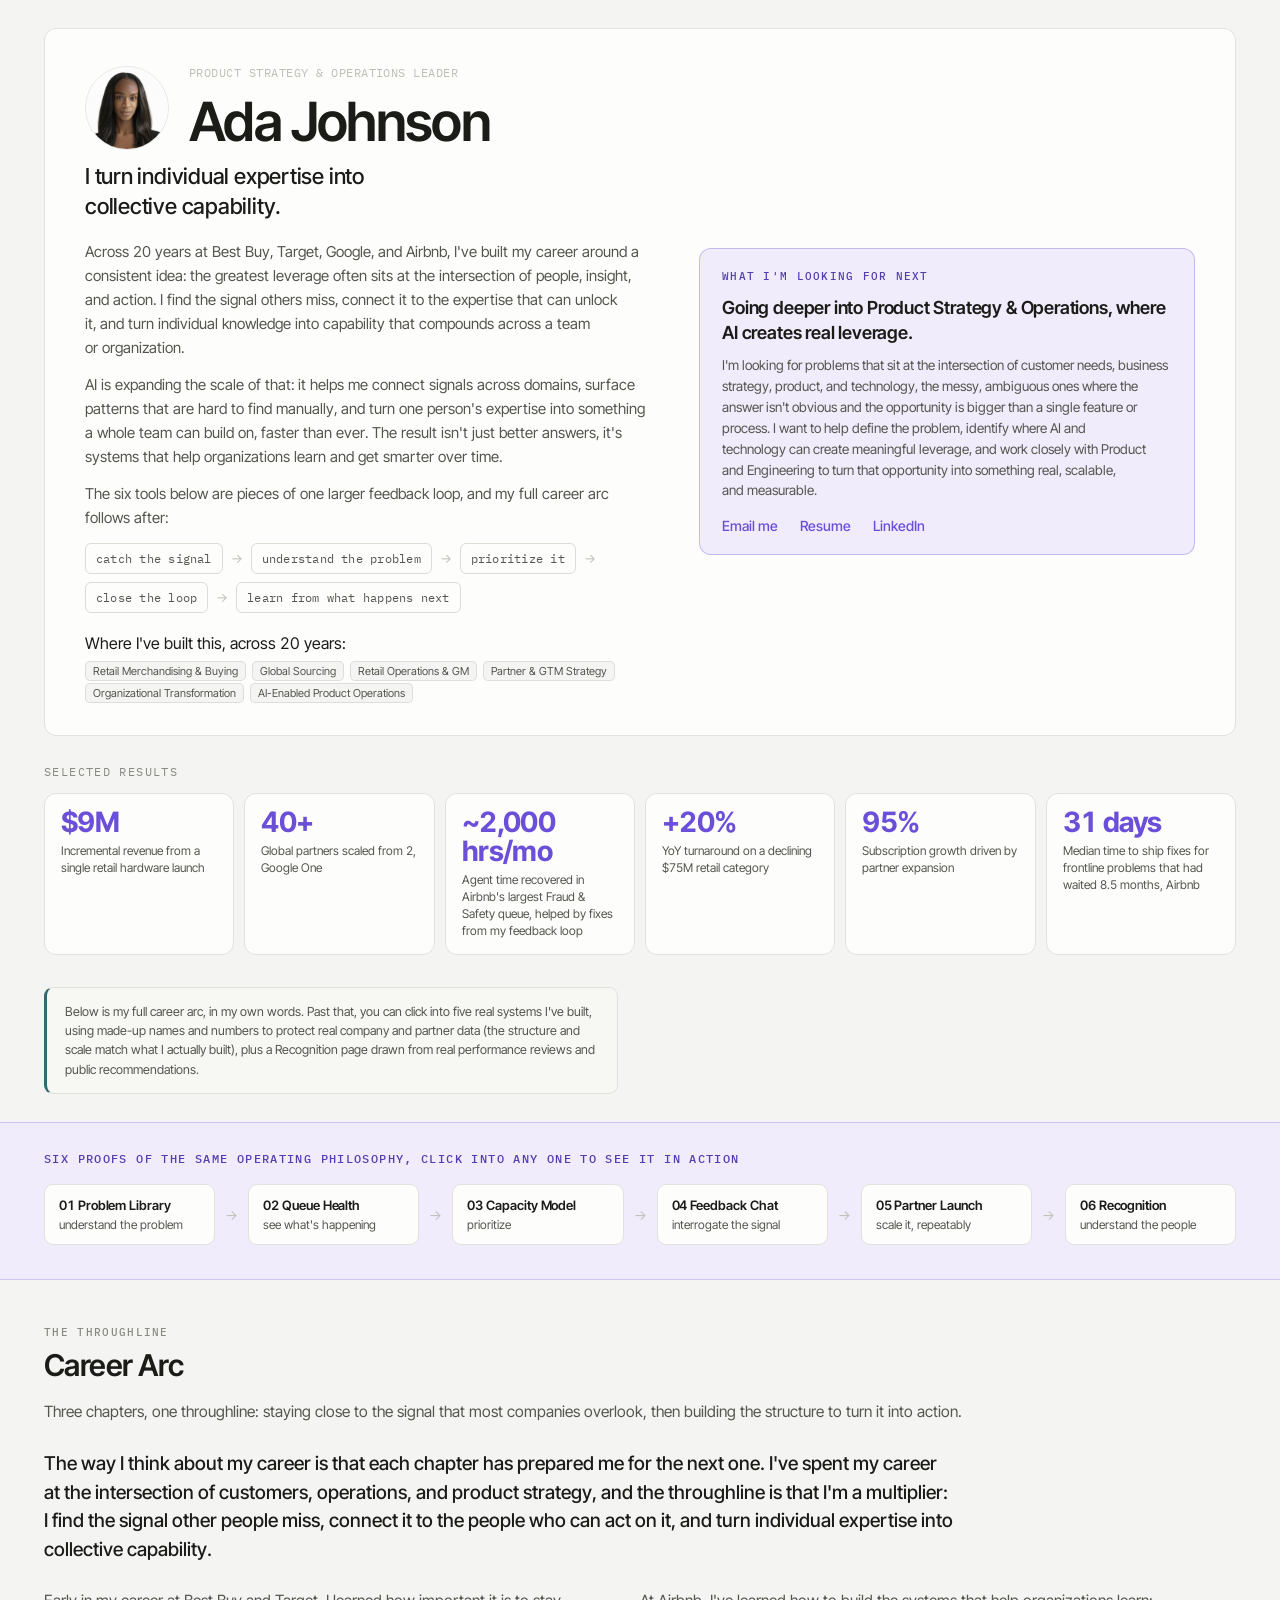
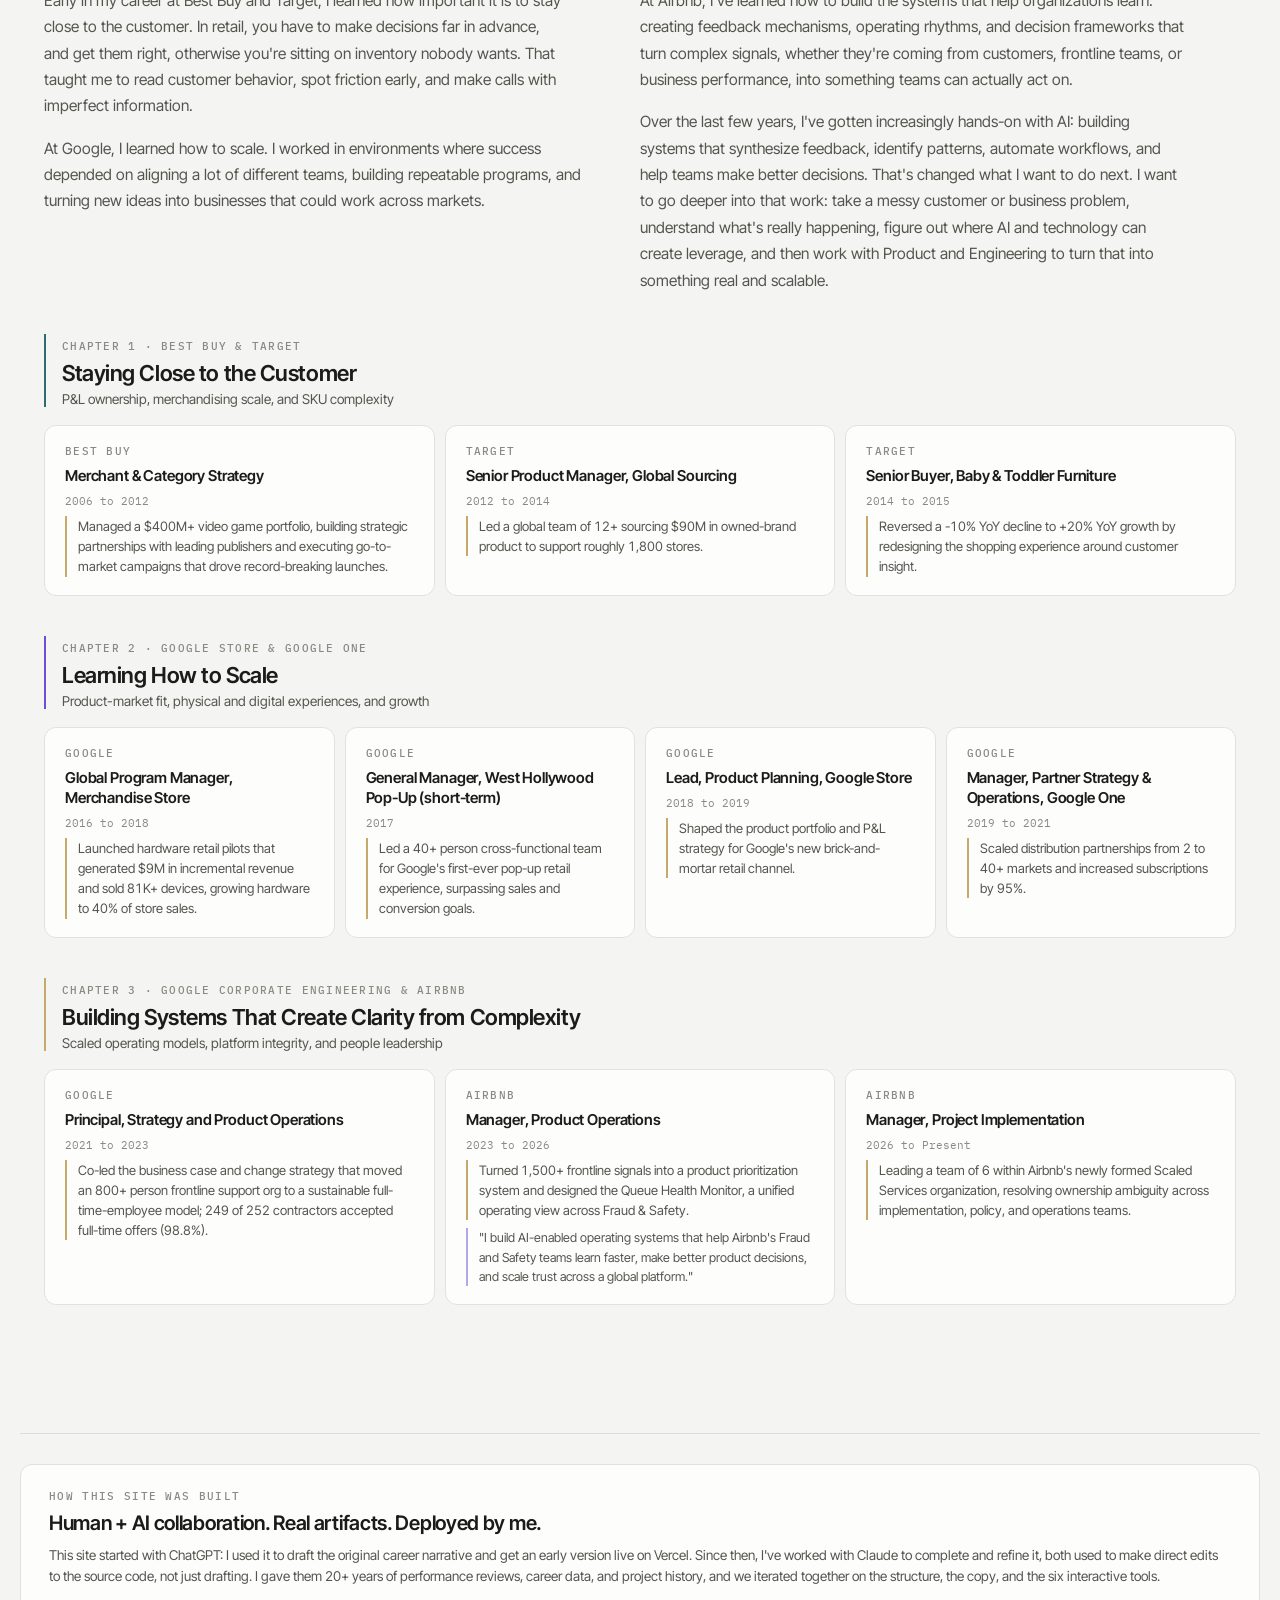
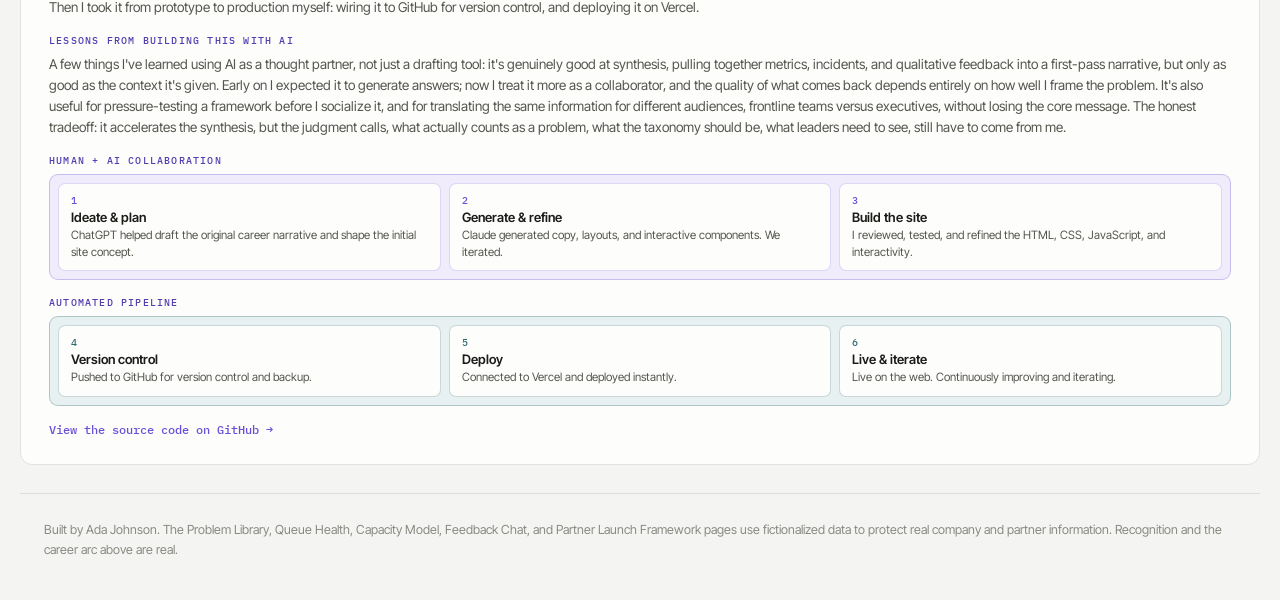
==== commit 7c1ced50: "Update index.html" ====
--- a/index.html
+++ b/index.html
@@ -17,12 +17,12 @@
 <meta property="og:url" content="https://adaj-portfolio.vercel.app/" />
 <meta property="og:title" content="Ada Johnson | Product Strategy & Operations Leader" />
 <meta property="og:description" content="20 years at Best Buy, Target, Google, and Airbnb. I find the signal others miss, connect it to the right people, and turn individual expertise into collective capability." />
-<meta property="og:image" content="https://adaj-portfolio.vercel.app/assets/og-social-card.png" />?v=2
+<meta property="og:image" content="https://adaj-portfolio.vercel.app/assets/og-social-card.png?v=2" />
 
 <meta name="twitter:card" content="summary_large_image" />
 <meta name="twitter:title" content="Ada Johnson | Product Strategy & Operations Leader" />
 <meta name="twitter:description" content="20 years at Best Buy, Target, Google, and Airbnb. I find the signal others miss, connect it to the right people, and turn individual expertise into collective capability." />
-<meta name="twitter:image" content="https://adaj-portfolio.vercel.app/assets/og-social-card.png" />?v=2
+<meta name="twitter:image" content="https://adaj-portfolio.vercel.app/assets/og-social-card.png?v=2" />
 
 <script>window.va = window.va || function () { (window.vaq = window.vaq || []).push(arguments); };</script>
 <script defer src="/_vercel/insights/script.js"></script>
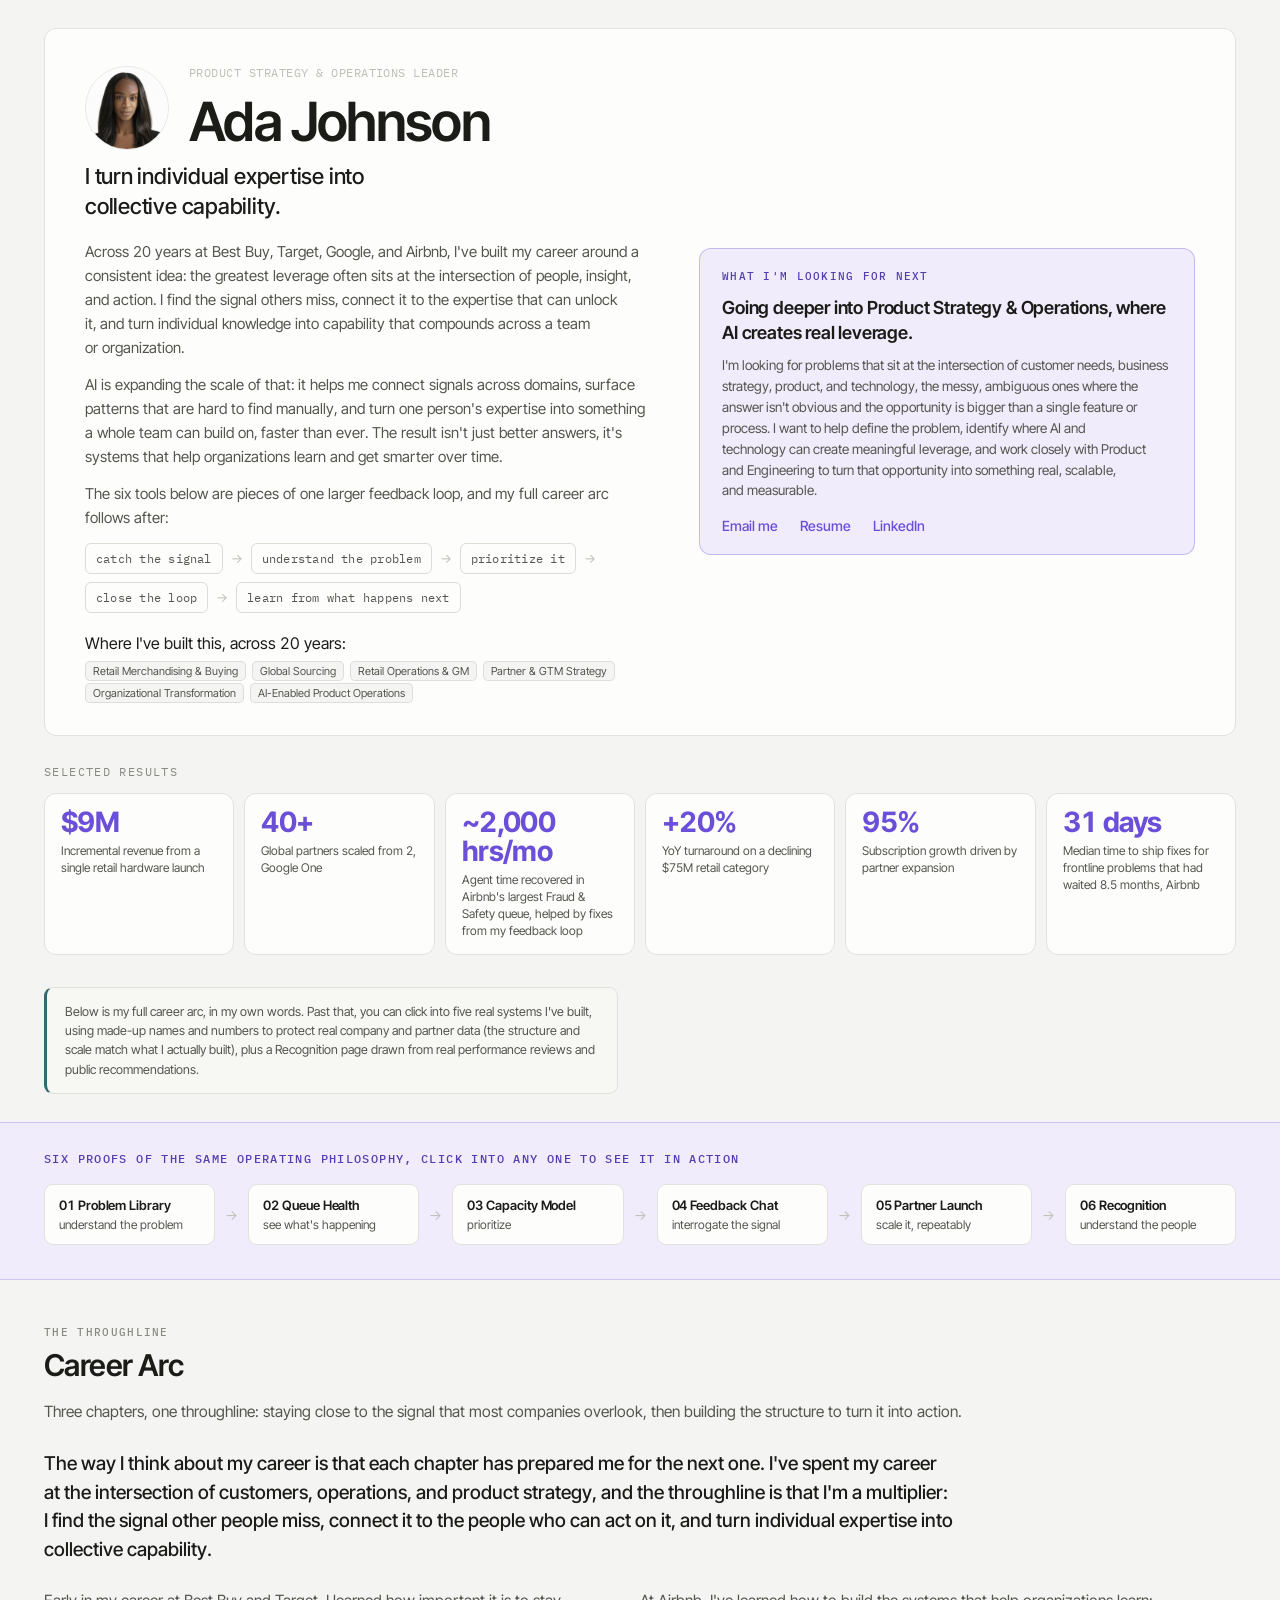
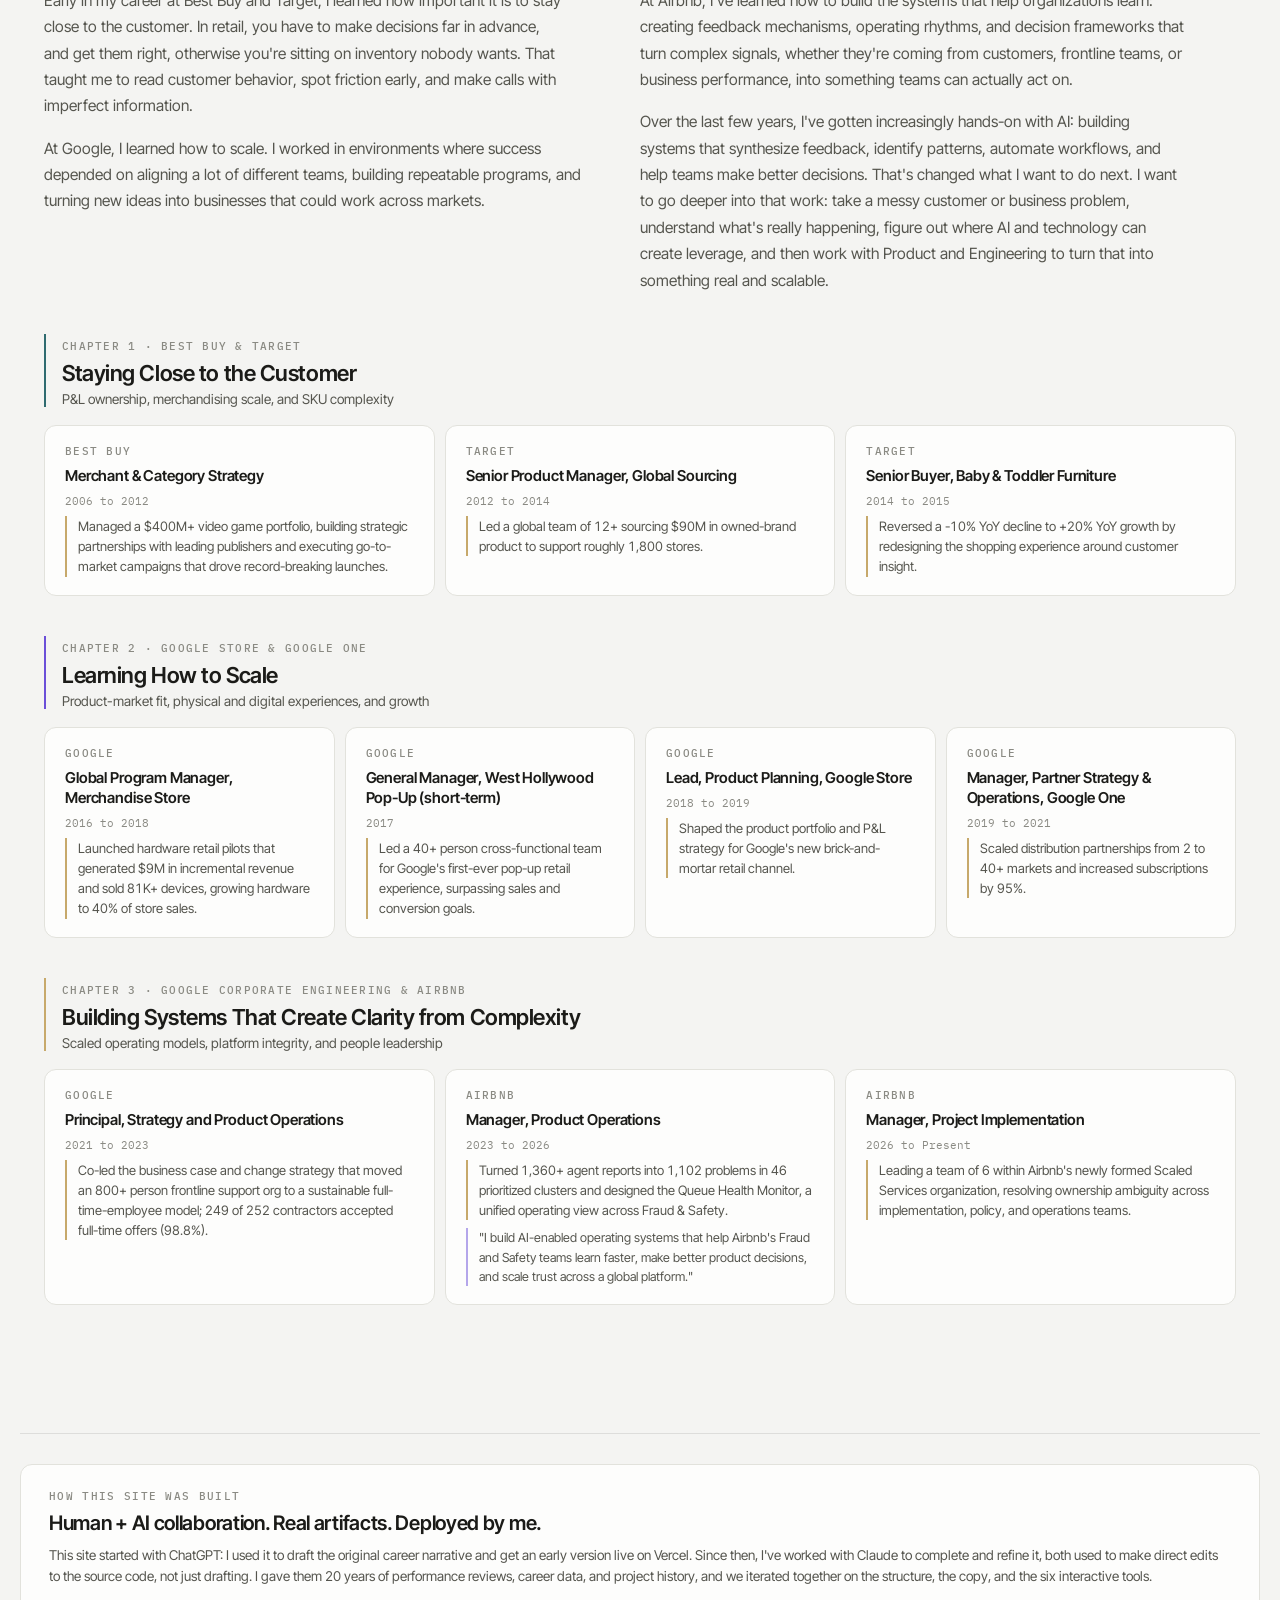
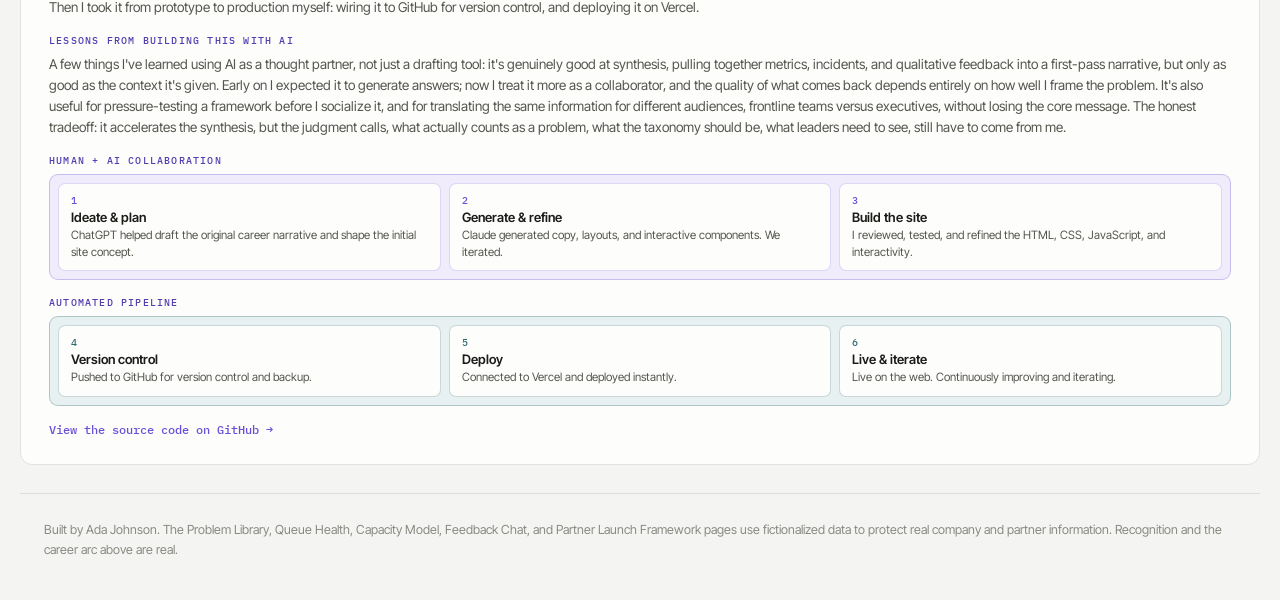
==== commit 84c16229: "Update index.html" ====
--- a/index.html
+++ b/index.html
@@ -187,7 +187,7 @@
   <p class="build-story-body">
     This site started with ChatGPT: I used it to draft the original career narrative and get an early version
     live on Vercel. Since then, I've worked with Claude to complete and refine it, both used to make direct
-    edits to the source code, not just drafting. I gave them 20+ years of performance reviews, career data,
+    edits to the source code, not just drafting. I gave them 20 years of performance reviews, career data,
     and project history, and we iterated together on the structure, the copy, and the six interactive tools.
   </p>
   <p class="build-story-body">
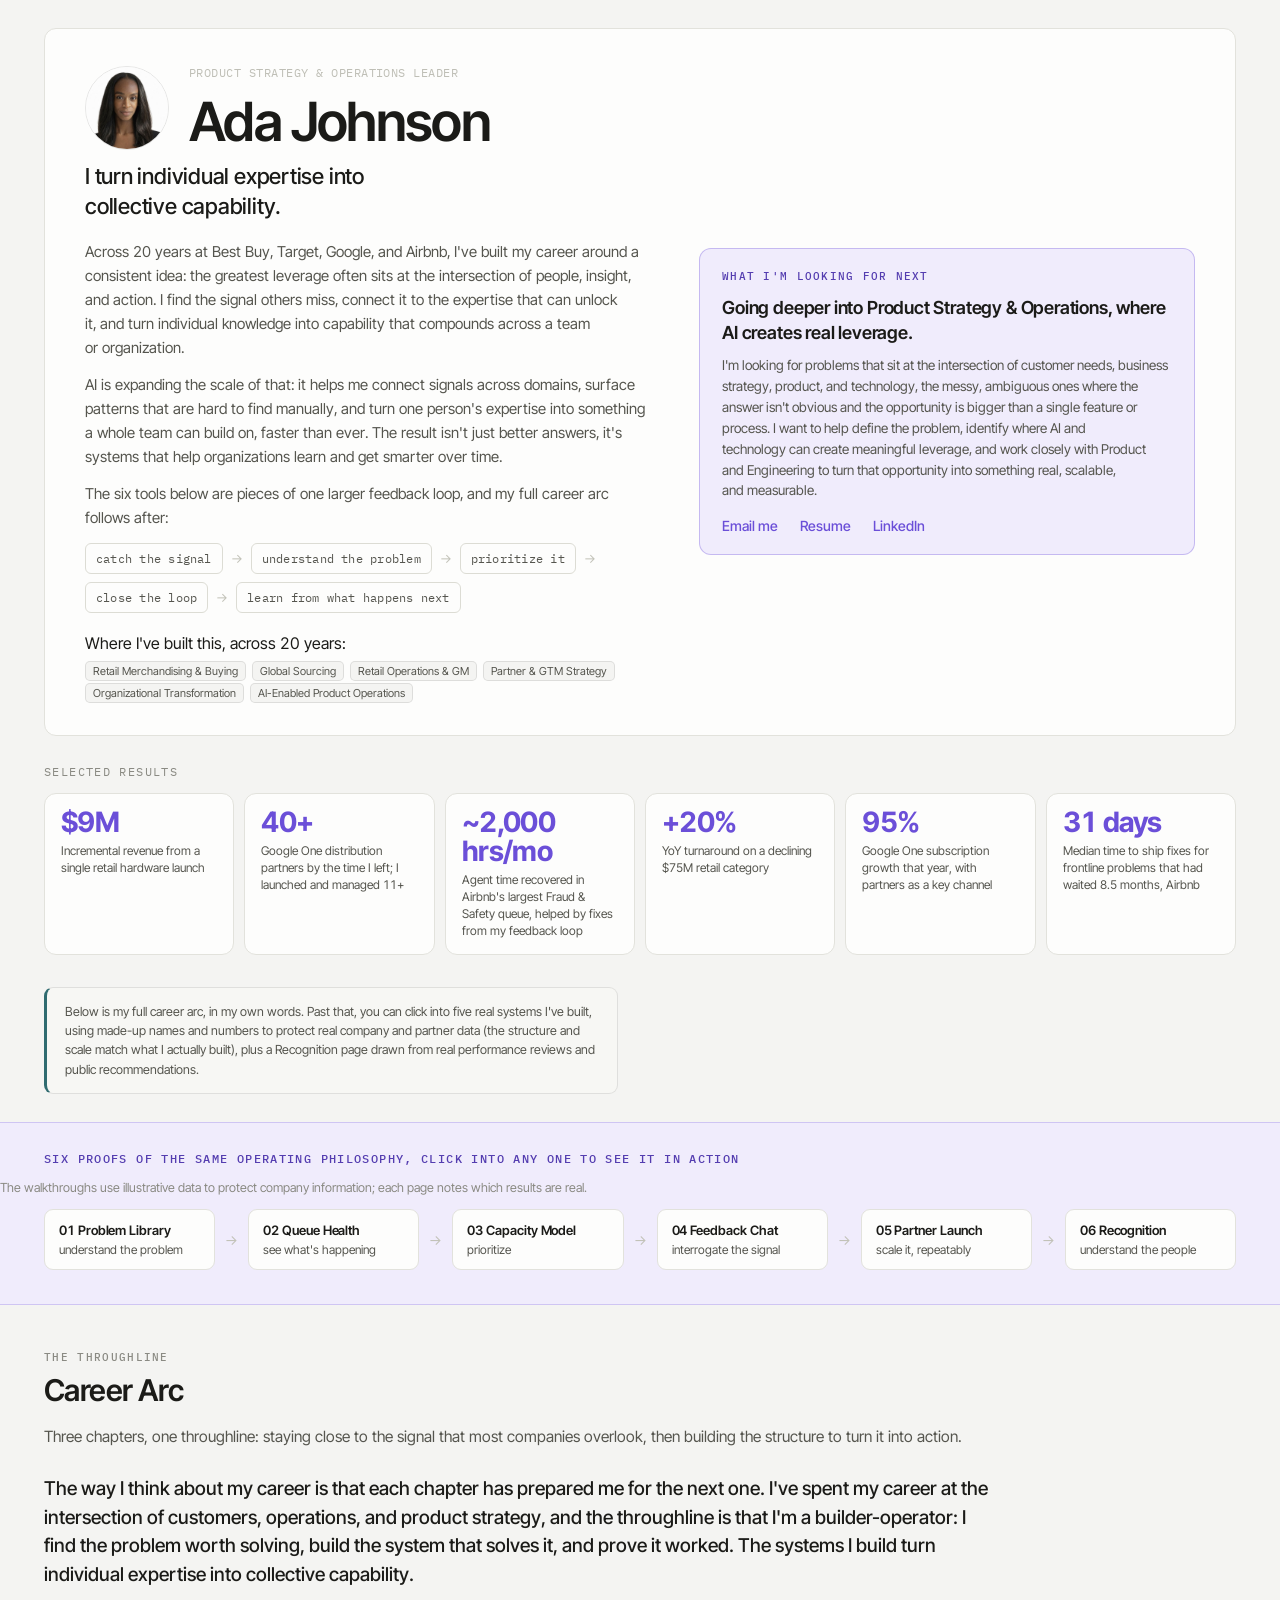
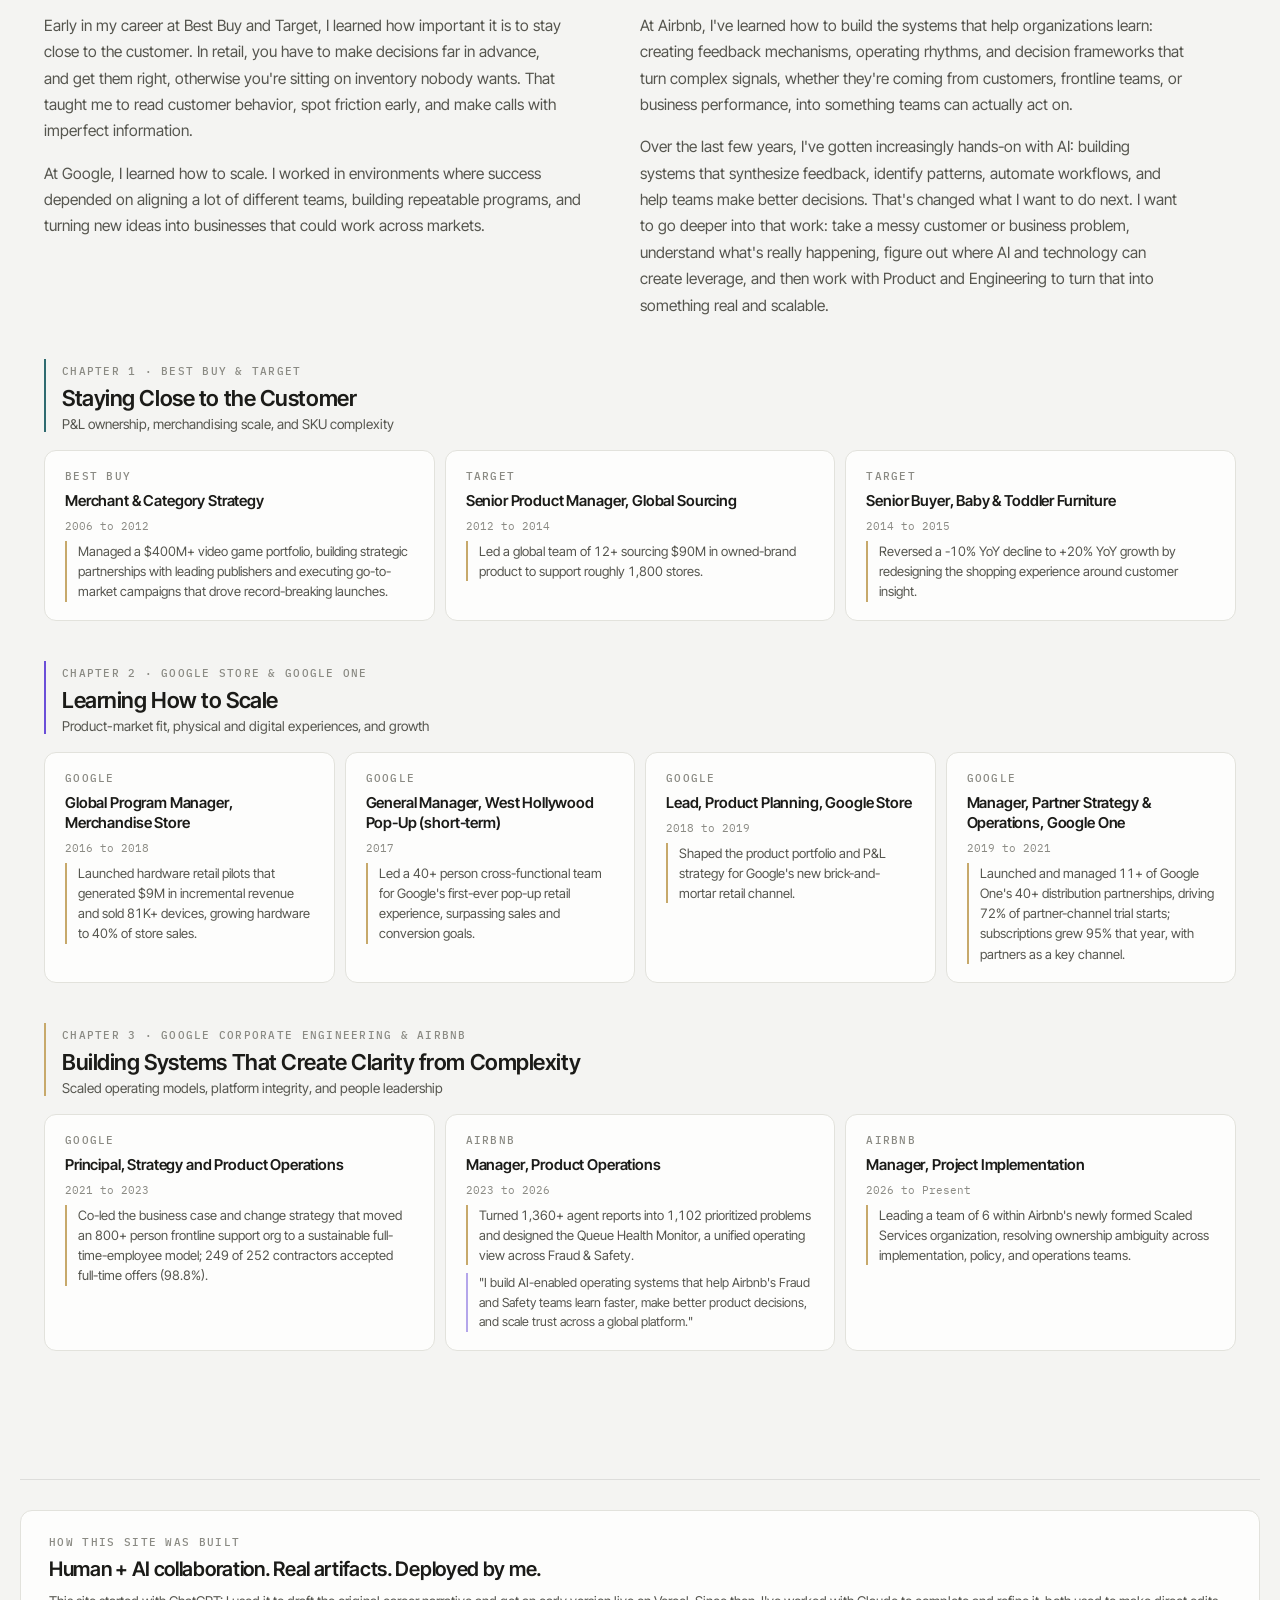
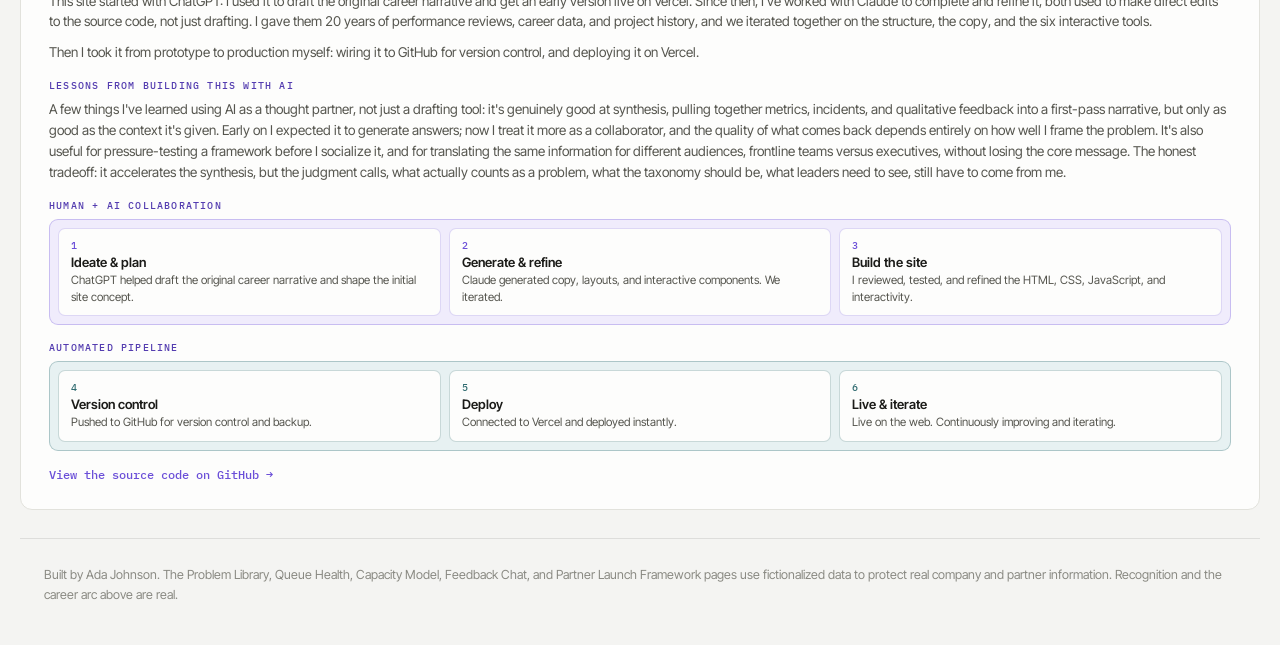
==== commit e27cb73d: "Real headline results, illustrative labels, fix 72% stat" ====
--- a/index.html
+++ b/index.html
@@ -117,7 +117,7 @@
     </div>
     <div class="highlight-tile">
       <div class="h-value">40+</div>
-      <div class="h-label">Global partners scaled from 2, Google One</div>
+      <div class="h-label">Google One distribution partners by the time I left; I launched and managed 11+</div>
     </div>
     <div class="highlight-tile">
       <div class="h-value">~2,000 hrs/mo</div>
@@ -129,7 +129,7 @@
     </div>
     <div class="highlight-tile">
       <div class="h-value">95%</div>
-      <div class="h-label">Subscription growth driven by partner expansion</div>
+      <div class="h-label">Google One subscription growth that year, with partners as a key channel</div>
     </div>
     <div class="highlight-tile">
       <div class="h-value">31 days</div>
@@ -149,6 +149,7 @@
   
 <div class="philosophy-band">
 <p class="philosophy-lead">Six proofs of the same operating philosophy, click into any one to see it in action</p>
+<p class="philosophy-note">The walkthroughs use illustrative data to protect company information; each page notes which results are real.</p>
 <div class="philosophy-map">
   <a class="pm-item" href="problem-library.html"><strong>01 Problem Library</strong><span class="pm-tag">understand the problem</span></a>
   <span class="pm-arrow">→</span>
--- a/css/styles.css
+++ b/css/styles.css
@@ -464,6 +464,20 @@
   padding: 13px 17px;
   margin-bottom: 24px;
   line-height: 1.55;
+}
+
+.philosophy-note {
+  font-size: 12.5px;
+  color: var(--text-muted);
+  margin: -4px 0 14px;
+}
+.section-tag {
+  font-size: 11px;
+  font-weight: 600;
+  letter-spacing: 0.06em;
+  text-transform: uppercase;
+  color: var(--text-muted);
+  margin: 0 0 10px;
 }
 
 /* ---- Stat tiles ---- */
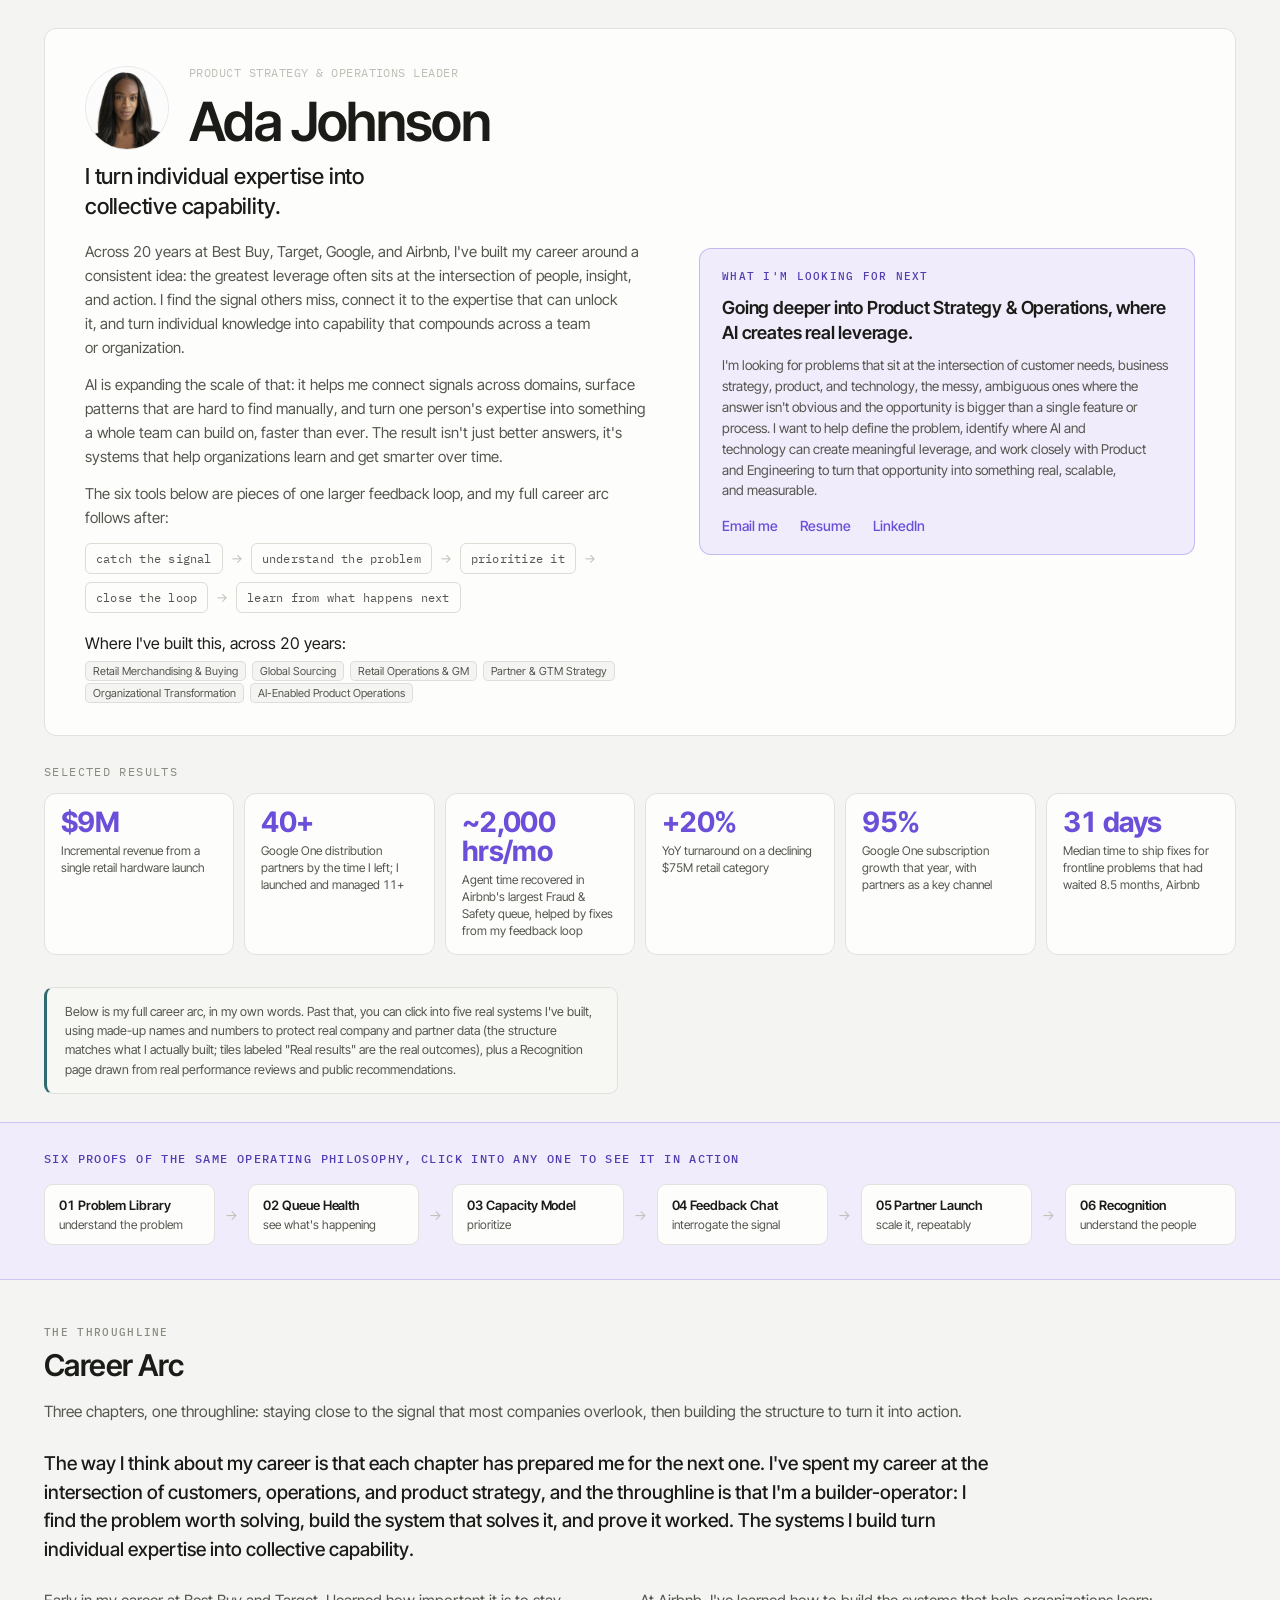
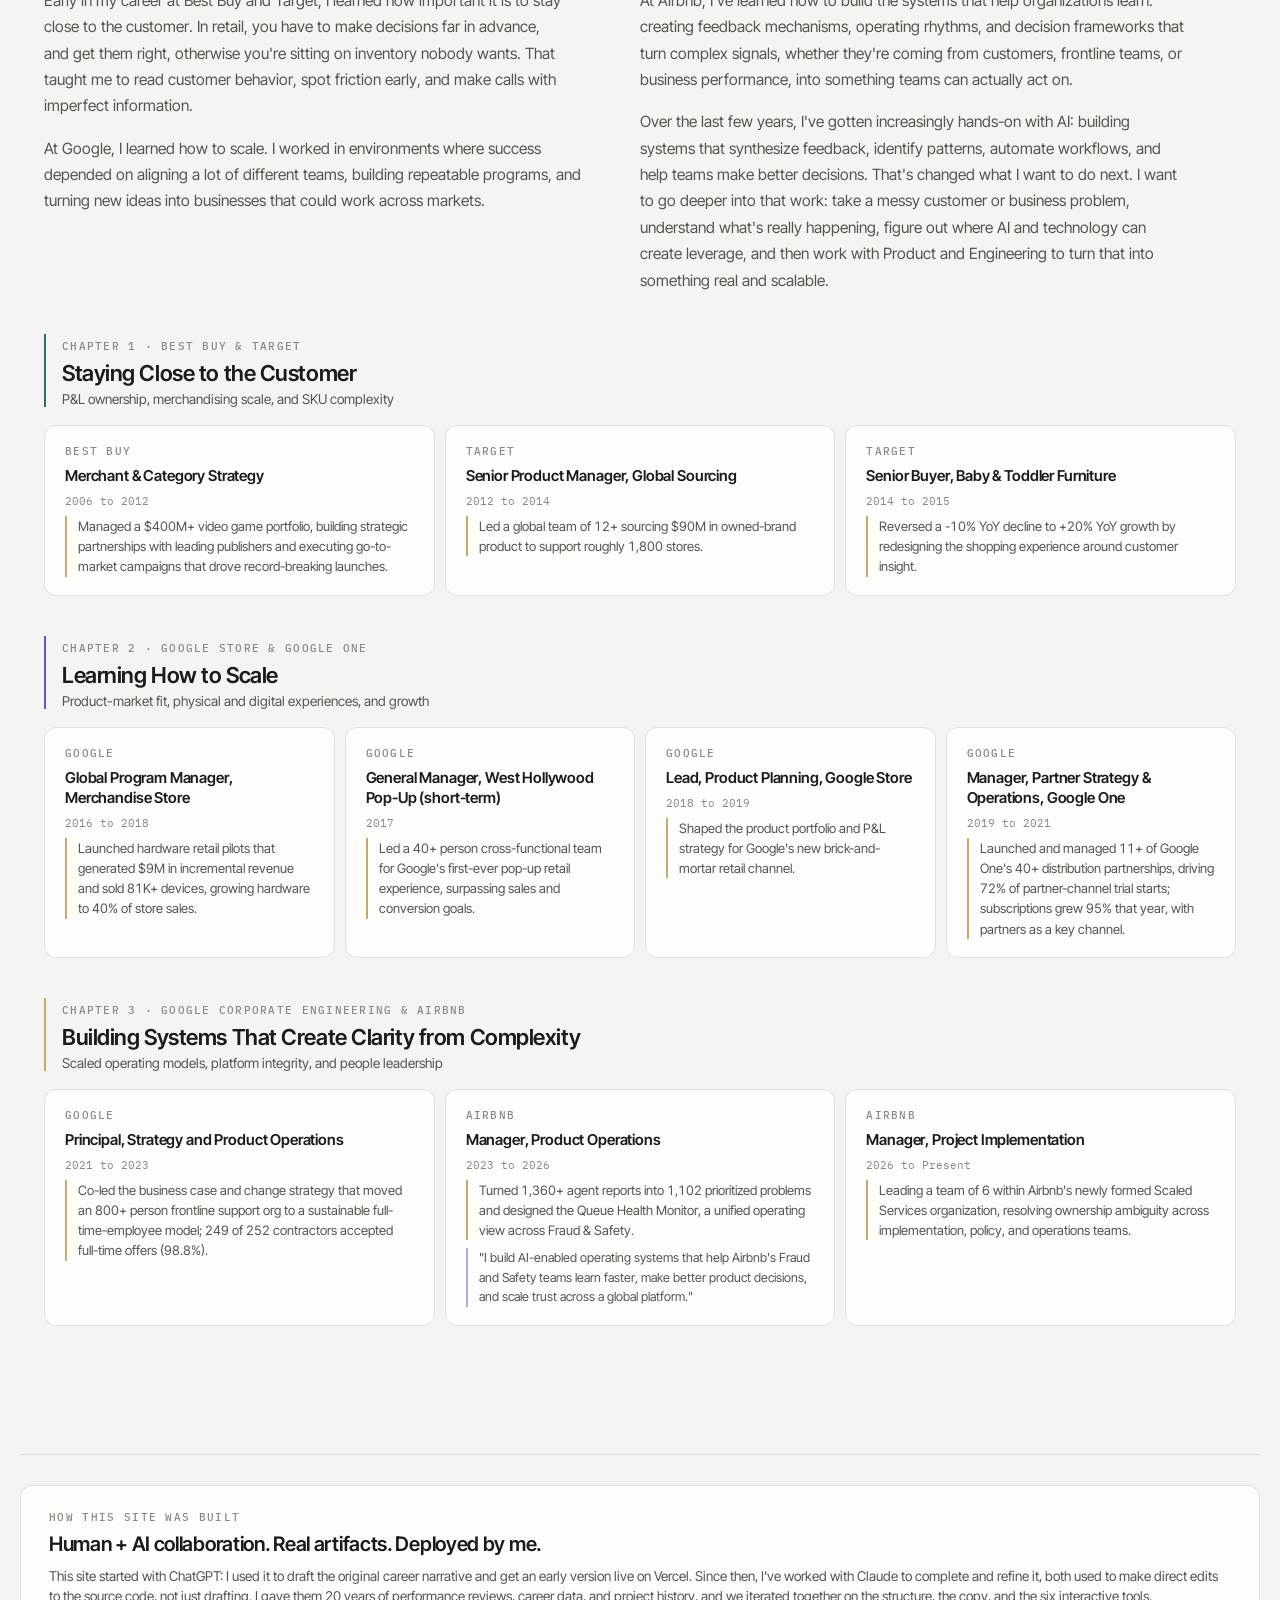
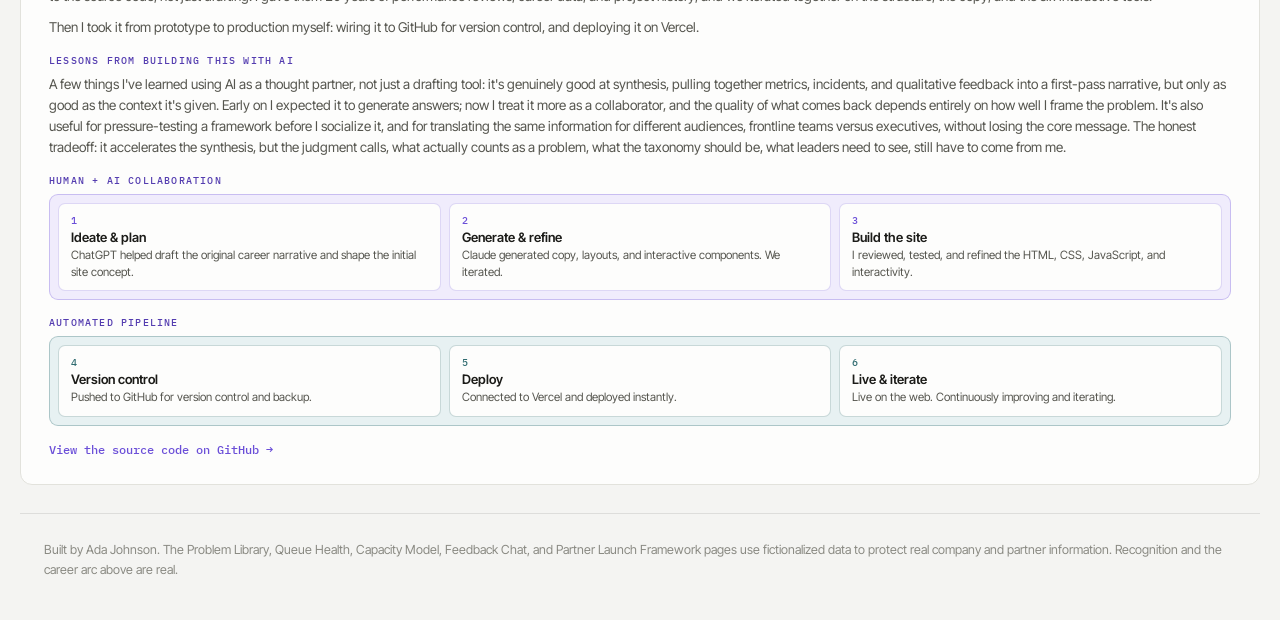
==== commit b4b50c1a: "Fix homepage note" ====
--- a/index.html
+++ b/index.html
@@ -141,15 +141,14 @@
 <div class="meta-line-wrap">
   <p class="meta-line">
     Below is my full career arc, in my own words. Past that, you can click into five real systems I've built,
-    using made-up names and numbers to protect real company and partner data (the structure and scale match
-    what I actually built), plus a Recognition page drawn from real performance reviews and public
+    using made-up names and numbers to protect real company and partner data (the structure matches what I
+    actually built; tiles labeled "Real results" are the real outcomes), plus a Recognition page drawn from real performance reviews and public
     recommendations.
   </p>
 </div>
   
 <div class="philosophy-band">
 <p class="philosophy-lead">Six proofs of the same operating philosophy, click into any one to see it in action</p>
-<p class="philosophy-note">The walkthroughs use illustrative data to protect company information; each page notes which results are real.</p>
 <div class="philosophy-map">
   <a class="pm-item" href="problem-library.html"><strong>01 Problem Library</strong><span class="pm-tag">understand the problem</span></a>
   <span class="pm-arrow">→</span>
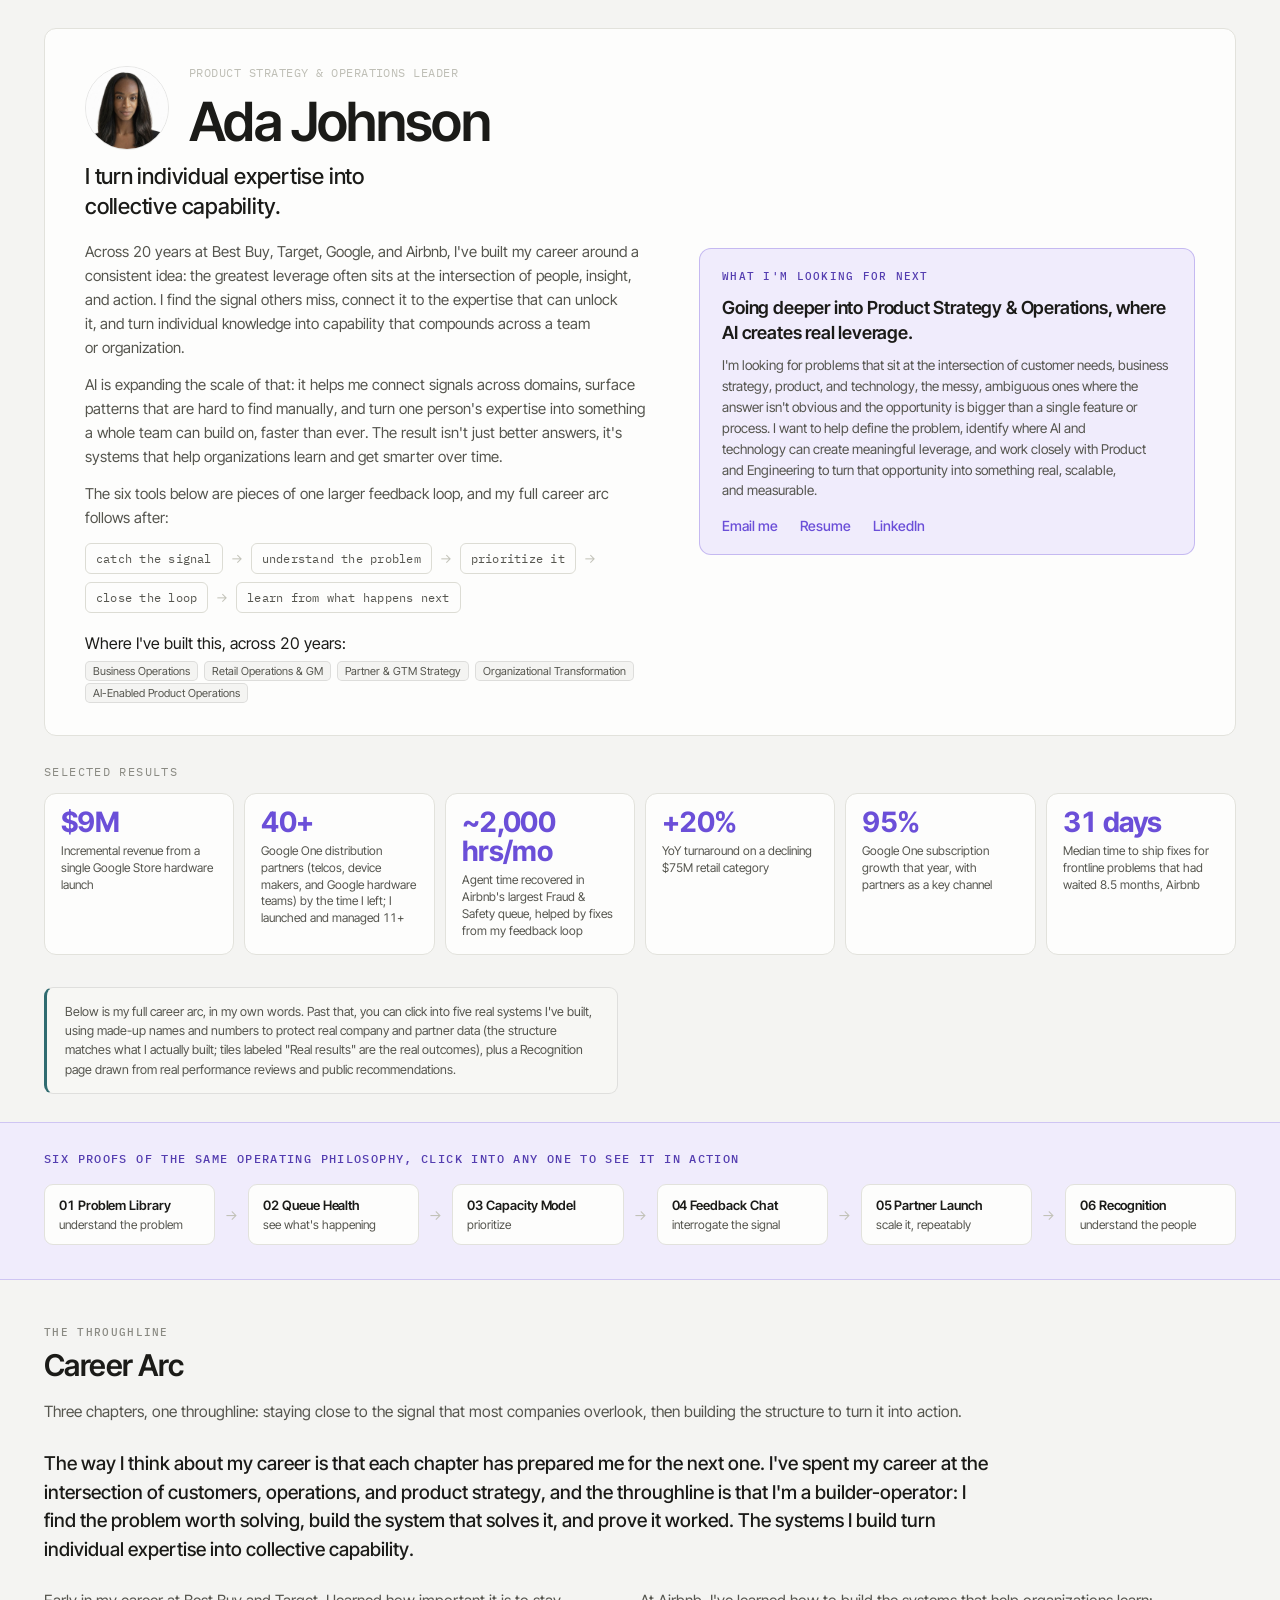
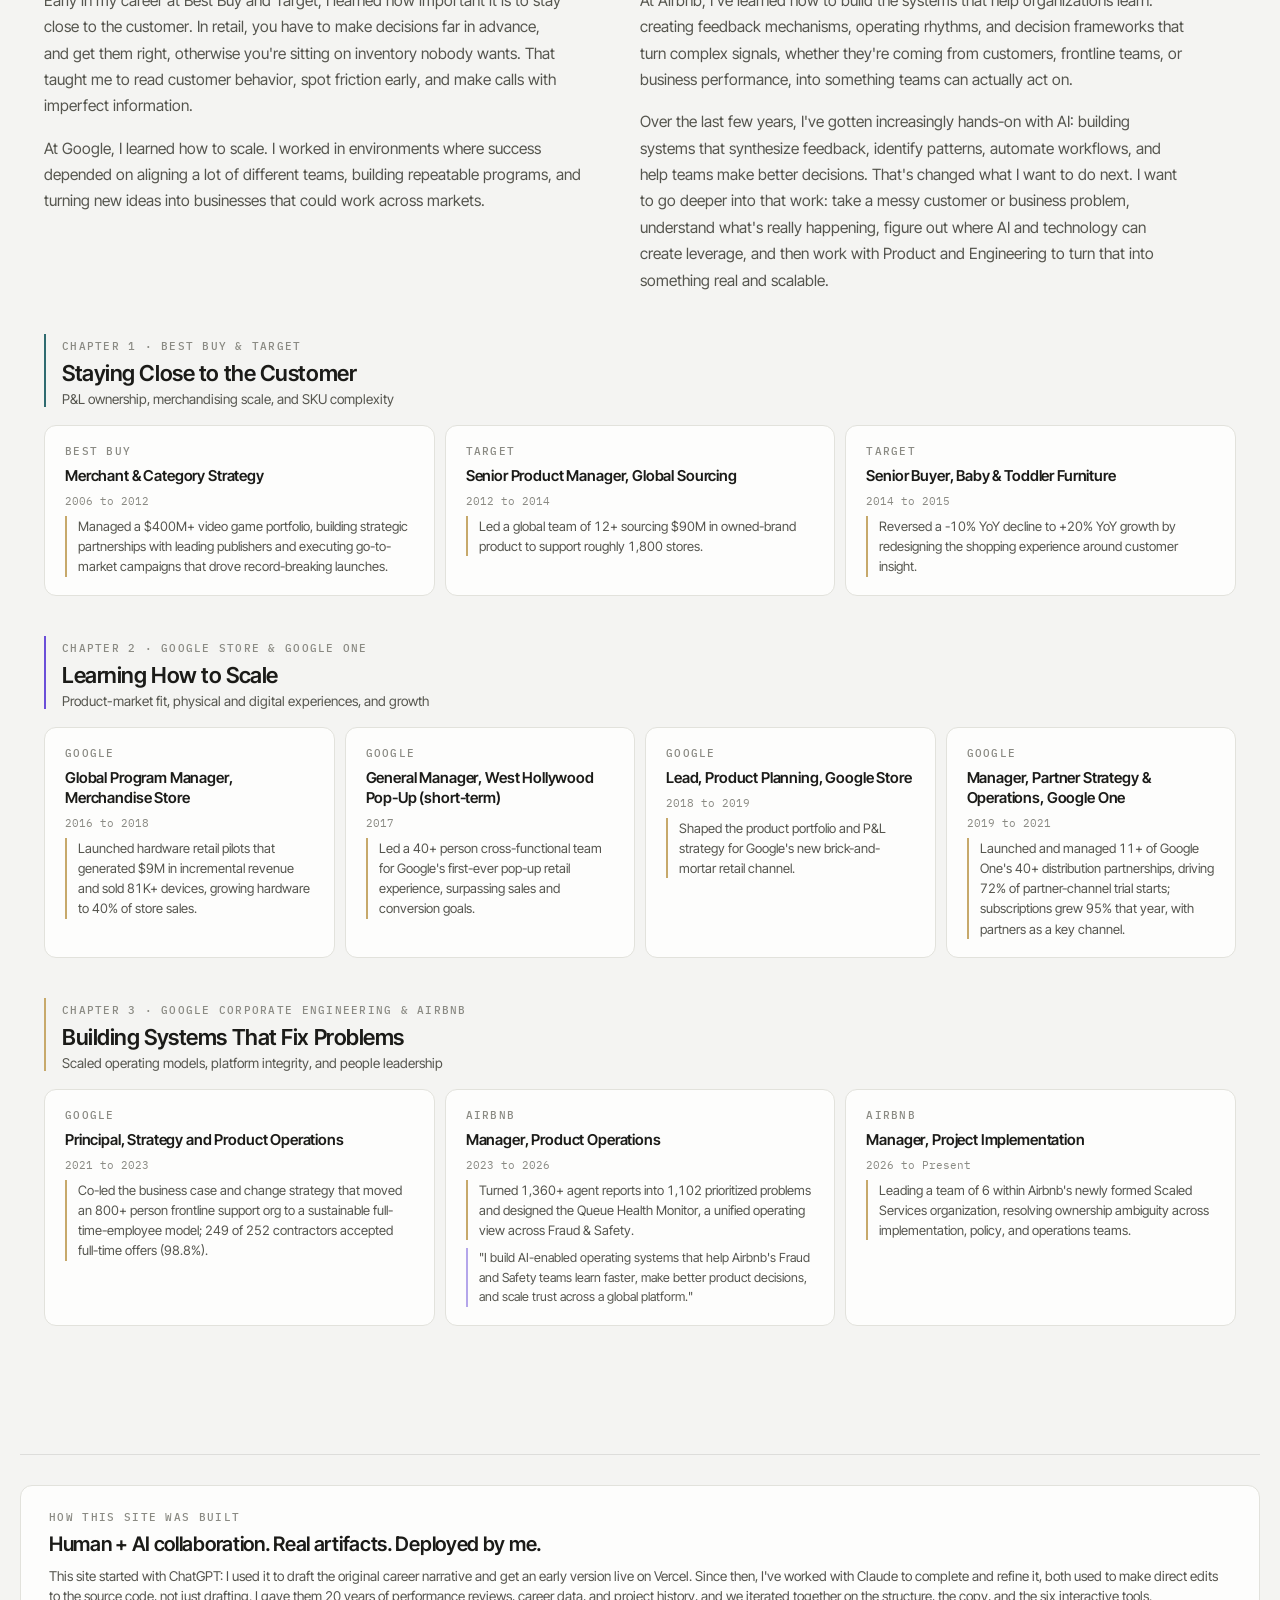
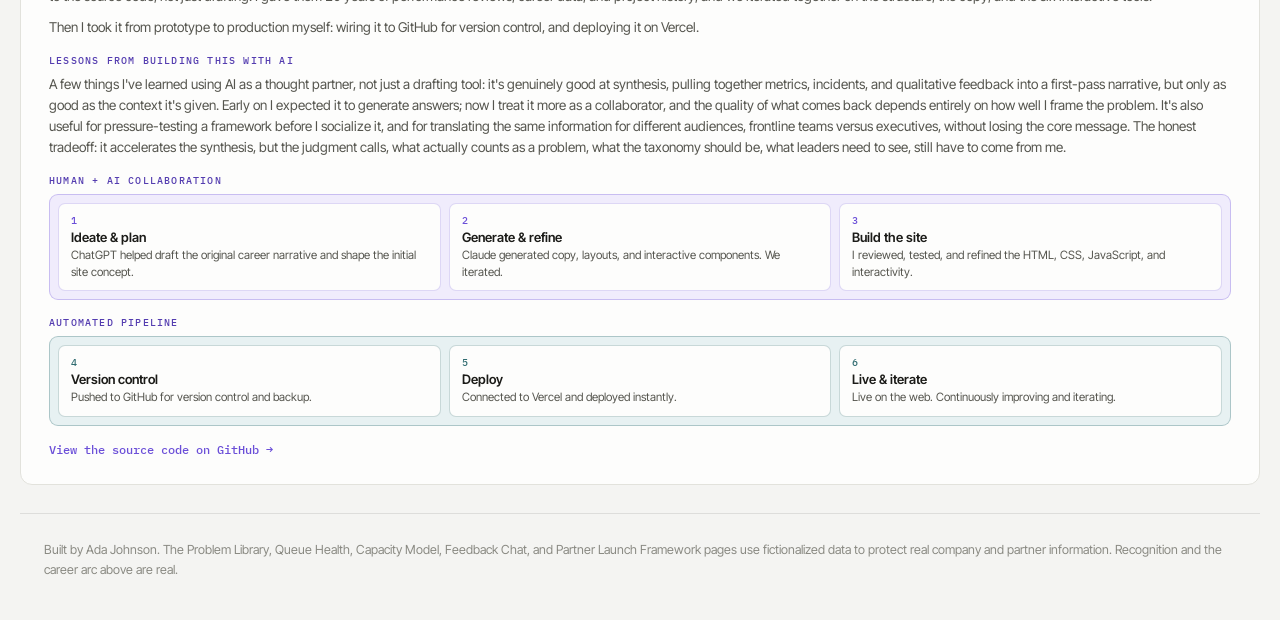
==== commit b7a522ae: "Clarify homepage labels: Google Store launch, partner types, Business Operations tag Co-Authored-By:" ====
--- a/index.html
+++ b/index.html
@@ -76,8 +76,7 @@
 
       <p class="hint" style="margin: 10px 0 6px;">Where I've built this, across 20 years:</p>
       <div>
-        <span class="domain-tag">Retail Merchandising &amp; Buying</span>
-        <span class="domain-tag">Global Sourcing</span>
+        <span class="domain-tag">Business Operations</span>
         <span class="domain-tag">Retail Operations &amp; GM</span>
         <span class="domain-tag">Partner &amp; GTM Strategy</span>
         <span class="domain-tag">Organizational Transformation</span>
@@ -113,11 +112,11 @@
   <div class="highlight-grid-big">
     <div class="highlight-tile">
       <div class="h-value">$9M</div>
-      <div class="h-label">Incremental revenue from a single retail hardware launch</div>
+      <div class="h-label">Incremental revenue from a single Google Store hardware launch</div>
     </div>
     <div class="highlight-tile">
       <div class="h-value">40+</div>
-      <div class="h-label">Google One distribution partners by the time I left; I launched and managed 11+</div>
+      <div class="h-label">Google One distribution partners (telcos, device makers, and Google hardware teams) by the time I left; I launched and managed 11+</div>
     </div>
     <div class="highlight-tile">
       <div class="h-value">~2,000 hrs/mo</div>
--- a/css/styles.css
+++ b/css/styles.css
@@ -466,11 +466,6 @@
   line-height: 1.55;
 }
 
-.philosophy-note {
-  font-size: 12.5px;
-  color: var(--text-muted);
-  margin: -4px 0 14px;
-}
 .section-tag {
   font-size: 11px;
   font-weight: 600;
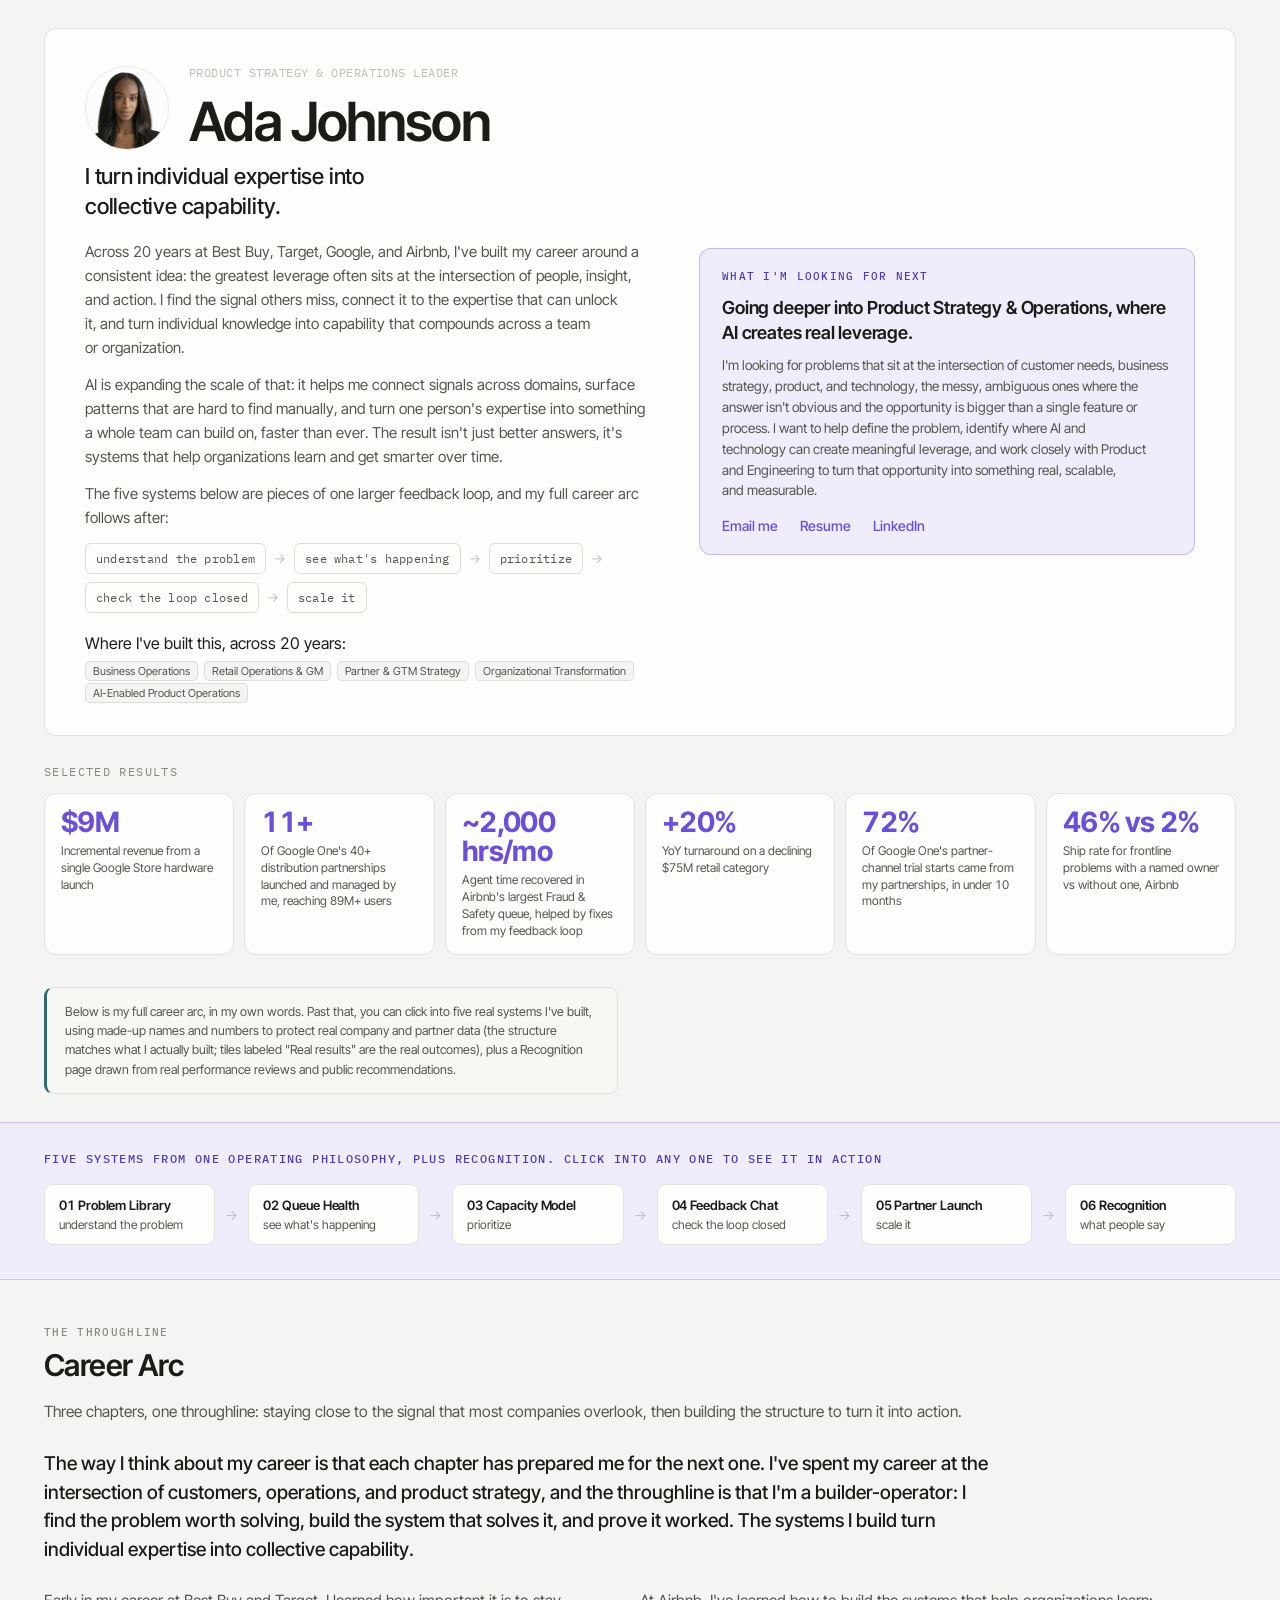
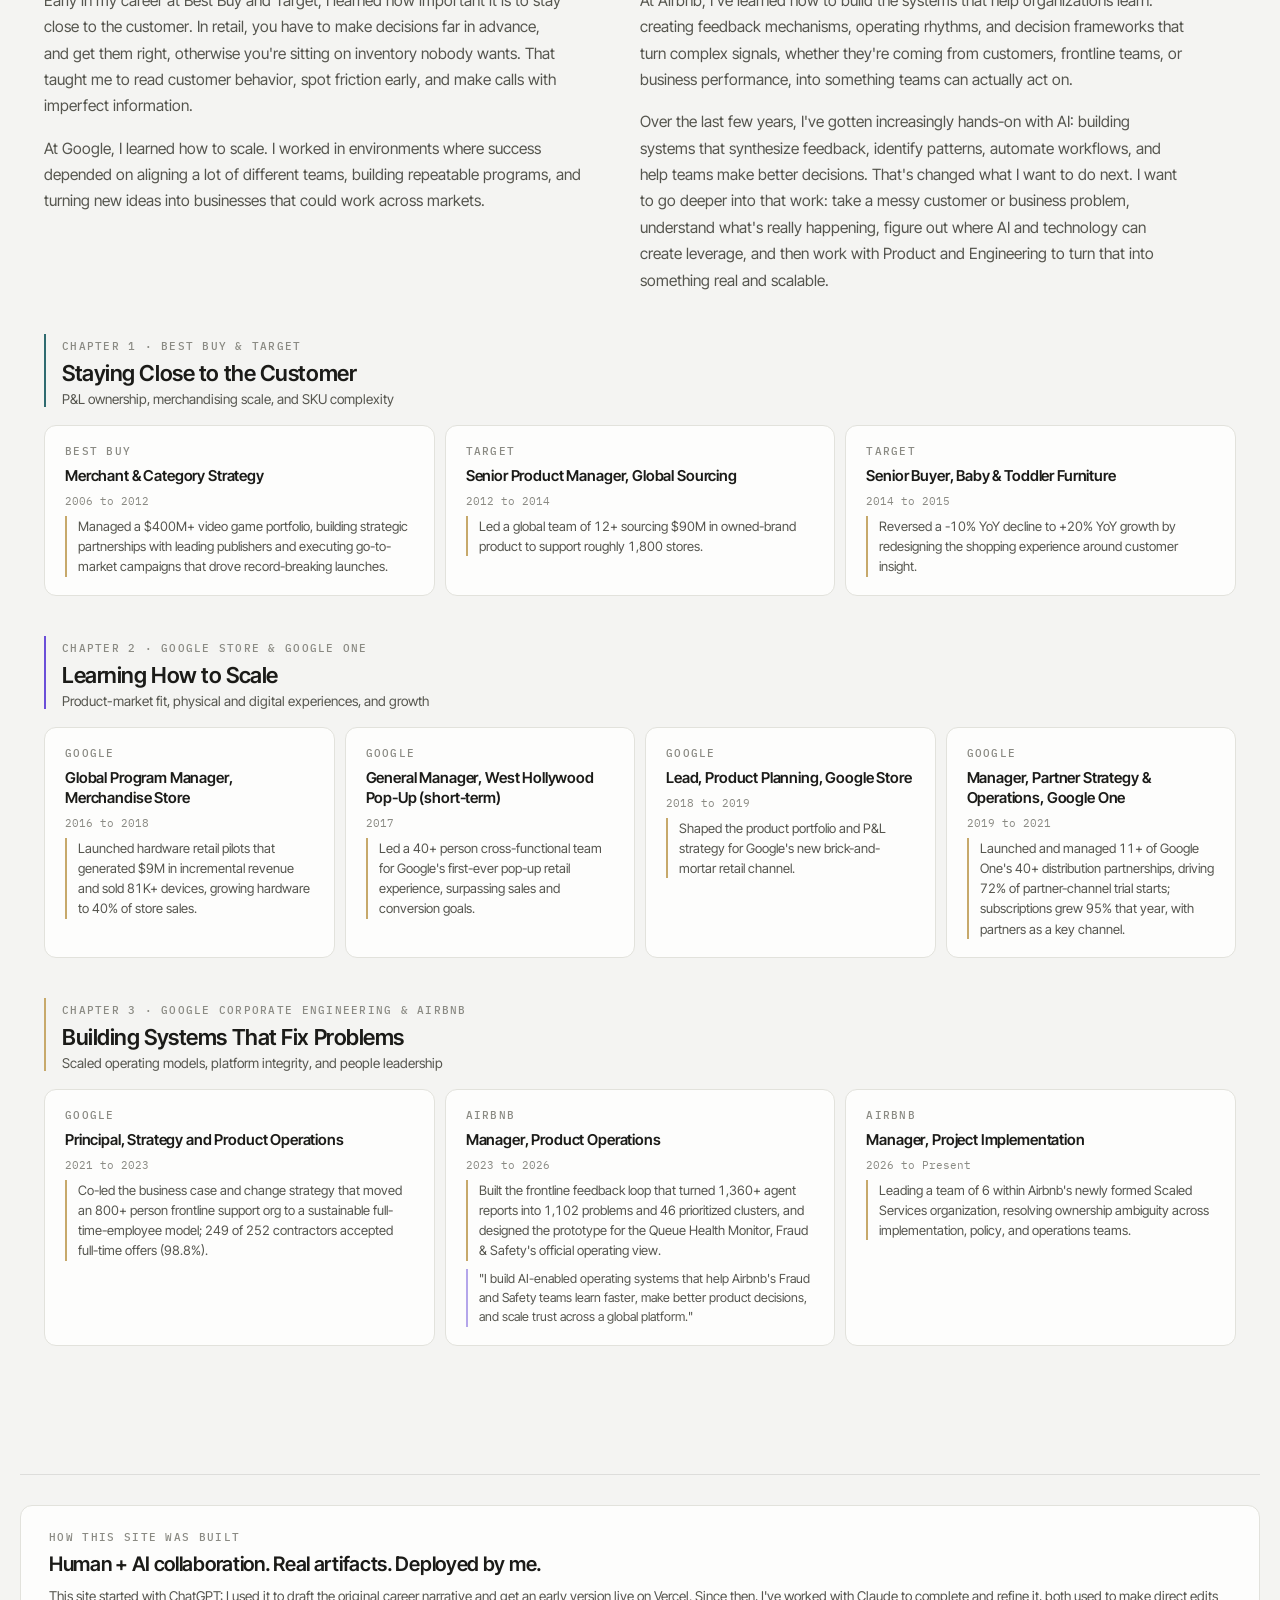
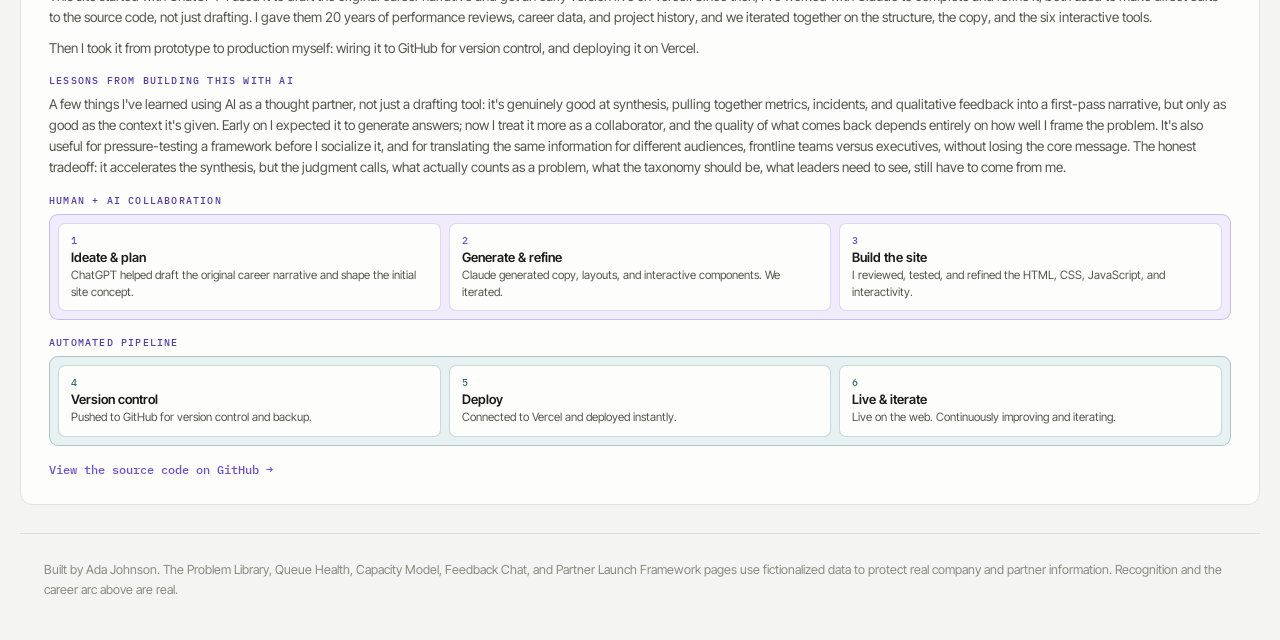
==== commit 6429fe5f: "Home and Recognition: one consistent set of numbers and one loop Selected results use documented num" ====
--- a/index.html
+++ b/index.html
@@ -59,19 +59,19 @@
       </p>
 
       <p class="about-me">
-        The six tools below are pieces of one larger feedback loop, and my full career arc follows after:
+        The five systems below are pieces of one larger feedback loop, and my full career arc follows after:
       </p>
 
       <div class="loop-chain">
-        <span class="loop-step">catch the signal</span>
-        <span class="loop-arrow">→</span>
         <span class="loop-step">understand the problem</span>
         <span class="loop-arrow">→</span>
-        <span class="loop-step">prioritize it</span>
-        <span class="loop-arrow">→</span>
-        <span class="loop-step">close the loop</span>
-        <span class="loop-arrow">→</span>
-        <span class="loop-step">learn from what happens next</span>
+        <span class="loop-step">see what's happening</span>
+        <span class="loop-arrow">→</span>
+        <span class="loop-step">prioritize</span>
+        <span class="loop-arrow">→</span>
+        <span class="loop-step">check the loop closed</span>
+        <span class="loop-arrow">→</span>
+        <span class="loop-step">scale it</span>
       </div>
 
       <p class="hint" style="margin: 10px 0 6px;">Where I've built this, across 20 years:</p>
@@ -115,8 +115,8 @@
       <div class="h-label">Incremental revenue from a single Google Store hardware launch</div>
     </div>
     <div class="highlight-tile">
-      <div class="h-value">40+</div>
-      <div class="h-label">Google One distribution partners (telcos, device makers, and Google hardware teams) by the time I left; I launched and managed 11+</div>
+      <div class="h-value">11+</div>
+      <div class="h-label">Of Google One's 40+ distribution partnerships launched and managed by me, reaching 89M+ users</div>
     </div>
     <div class="highlight-tile">
       <div class="h-value">~2,000 hrs/mo</div>
@@ -127,12 +127,12 @@
       <div class="h-label">YoY turnaround on a declining $75M retail category</div>
     </div>
     <div class="highlight-tile">
-      <div class="h-value">95%</div>
-      <div class="h-label">Google One subscription growth that year, with partners as a key channel</div>
-    </div>
-    <div class="highlight-tile">
-      <div class="h-value">31 days</div>
-      <div class="h-label">Median time to ship fixes for frontline problems that had waited 8.5 months, Airbnb</div>
+      <div class="h-value">72%</div>
+      <div class="h-label">Of Google One's partner-channel trial starts came from my partnerships, in under 10 months</div>
+    </div>
+    <div class="highlight-tile">
+      <div class="h-value">46% vs 2%</div>
+      <div class="h-label">Ship rate for frontline problems with a named owner vs without one, Airbnb</div>
     </div>
   </div>
 </div>
@@ -147,7 +147,7 @@
 </div>
   
 <div class="philosophy-band">
-<p class="philosophy-lead">Six proofs of the same operating philosophy, click into any one to see it in action</p>
+<p class="philosophy-lead">Five systems from one operating philosophy, plus Recognition. Click into any one to see it in action</p>
 <div class="philosophy-map">
   <a class="pm-item" href="problem-library.html"><strong>01 Problem Library</strong><span class="pm-tag">understand the problem</span></a>
   <span class="pm-arrow">→</span>
@@ -155,11 +155,11 @@
   <span class="pm-arrow">→</span>
   <a class="pm-item" href="capacity-model.html"><strong>03 Capacity Model</strong><span class="pm-tag">prioritize</span></a>
   <span class="pm-arrow">→</span>
-  <a class="pm-item" href="feedback-chat.html"><strong>04 Feedback Chat</strong><span class="pm-tag">interrogate the signal</span></a>
-  <span class="pm-arrow">→</span>
-  <a class="pm-item" href="partner-launch.html"><strong>05 Partner Launch</strong><span class="pm-tag">scale it, repeatably</span></a>
-  <span class="pm-arrow">→</span>
-  <a class="pm-item" href="recognition.html"><strong>06 Recognition</strong><span class="pm-tag">understand the people</span></a>
+  <a class="pm-item" href="feedback-chat.html"><strong>04 Feedback Chat</strong><span class="pm-tag">check the loop closed</span></a>
+  <span class="pm-arrow">→</span>
+  <a class="pm-item" href="partner-launch.html"><strong>05 Partner Launch</strong><span class="pm-tag">scale it</span></a>
+  <span class="pm-arrow">→</span>
+  <a class="pm-item" href="recognition.html"><strong>06 Recognition</strong><span class="pm-tag">what people say</span></a>
 </div>
 </div>
 
--- a/css/styles.css
+++ b/css/styles.css
@@ -1233,3 +1233,98 @@
   .highlight-tile .h-value { font-size: 24px; margin-bottom: 4px; }
   .highlight-tile .h-label { font-size: 11px; }
 }
+
+
+/* ---- Problem Library funnel and grouped clusters ---- */
+.funnel {
+  display: grid;
+  grid-template-columns: 1fr auto 1fr auto 1fr auto 1fr auto 1fr;
+  align-items: stretch;
+  gap: 8px;
+  margin-bottom: 12px;
+}
+.funnel-step {
+  background: var(--surface);
+  border: var(--card-border);
+  border-radius: var(--radius);
+  padding: 14px 16px;
+  min-width: 0;
+}
+.funnel-step .funnel-label {
+  font-family: var(--mono);
+  font-size: 11px;
+  color: var(--text-muted);
+  text-transform: uppercase;
+  letter-spacing: 0.05em;
+}
+.funnel-step .value {
+  font-size: 26px;
+  font-weight: 600;
+  letter-spacing: -0.02em;
+  line-height: 1.1;
+  margin-top: 6px;
+}
+.funnel-step .caption {
+  font-size: 12px;
+  color: var(--text-secondary);
+  line-height: 1.45;
+  margin-top: 6px;
+}
+.funnel-step:nth-child(5) { border-color: rgba(107,79,216,0.45); background: var(--primary-tint); }
+.funnel-arrow {
+  align-self: center;
+  color: var(--text-muted);
+  font-size: 18px;
+}
+.funnel-proof {
+  font-size: 14px;
+  font-weight: 500;
+  color: var(--text-primary);
+  margin: 0 0 26px;
+}
+@media (max-width: 860px) {
+  .funnel { grid-template-columns: 1fr; }
+  .funnel-arrow { transform: rotate(90deg); justify-self: start; padding-left: 18px; line-height: 1; }
+}
+.cluster-head h3 { margin: 0 0 4px; font-size: 19px; font-weight: 600; letter-spacing: -0.015em; }
+.cluster-head p { margin: 0 0 14px; font-size: 13.5px; color: var(--text-secondary); line-height: 1.55; max-width: 74ch; }
+.cluster-group {
+  border-top: 1px solid var(--border);
+  padding: 4px 0 10px;
+}
+.cluster-group > summary {
+  cursor: pointer;
+  list-style: none;
+  display: flex;
+  justify-content: space-between;
+  align-items: baseline;
+  gap: 12px;
+  padding: 12px 2px;
+}
+.cluster-group > summary::-webkit-details-marker { display: none; }
+.cluster-group > summary::before { content: "+"; font-family: var(--mono); color: var(--text-muted); width: 14px; }
+.cluster-group[open] > summary::before { content: "–"; }
+.cluster-group .group-name { font-size: 15px; font-weight: 600; flex: 1; }
+.cluster-group .group-meta { font-family: var(--mono); font-size: 11.5px; color: var(--text-muted); }
+.cluster-group .group-rows { display: flex; flex-direction: column; gap: 8px; }
+.cluster-group > summary:focus-visible { outline: 2px solid var(--primary); outline-offset: 2px; border-radius: 4px; }
+.cluster-empty { font-size: 13.5px; color: var(--text-secondary); }
+
+
+/* ---- Queue Health: real results and the three questions ---- */
+.qh-real { margin-bottom: 14px; }
+.qh-questions {
+  display: grid;
+  grid-template-columns: repeat(3, 1fr);
+  gap: 10px;
+  margin-bottom: 26px;
+}
+.qh-questions > div {
+  border-top: 2px solid var(--primary);
+  padding: 10px 2px 0;
+  min-width: 0;
+}
+.qh-questions .q { font-size: 15px; font-weight: 600; }
+.qh-questions .m { font-family: var(--mono); font-size: 11.5px; color: var(--text-muted); margin-top: 4px; }
+@media (max-width: 700px) { .qh-questions { grid-template-columns: 1fr; } }
+.qh-key { font-size: 12.5px; color: var(--text-secondary); margin: 10px 0 24px; }
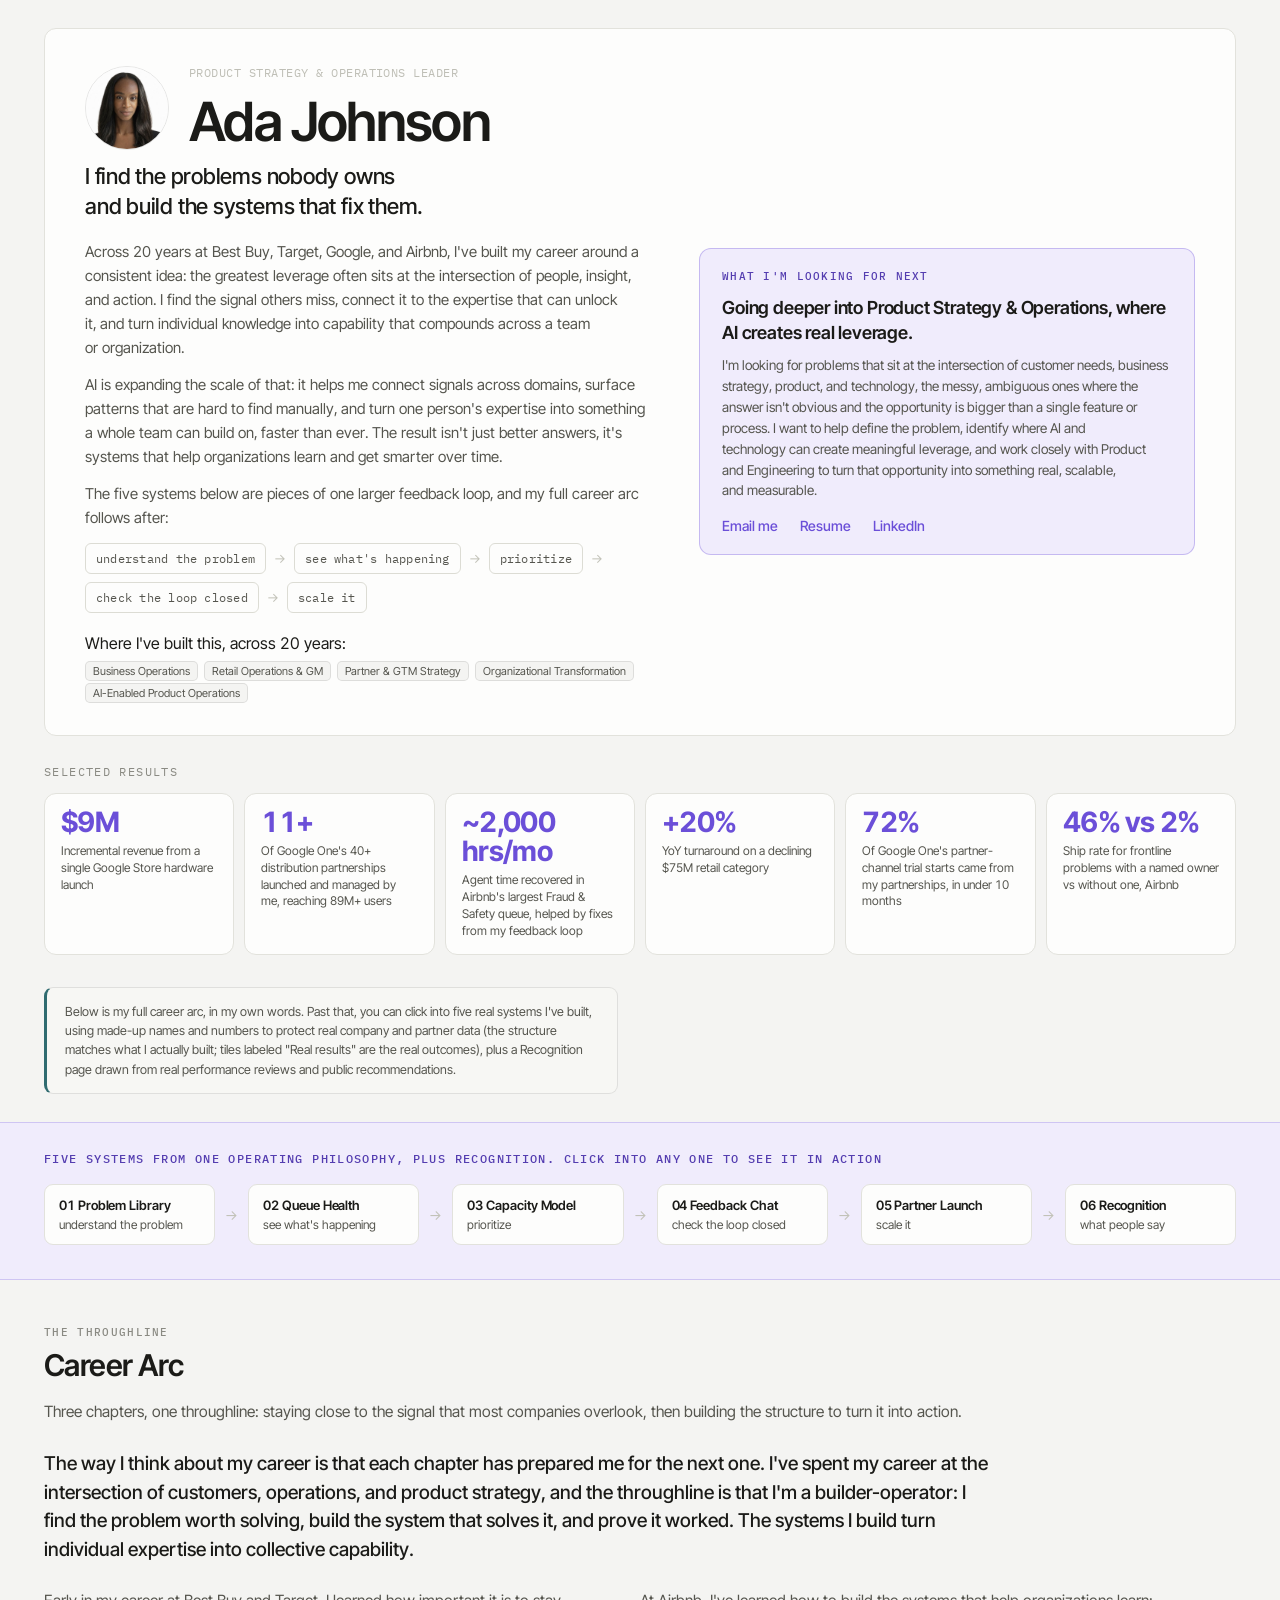
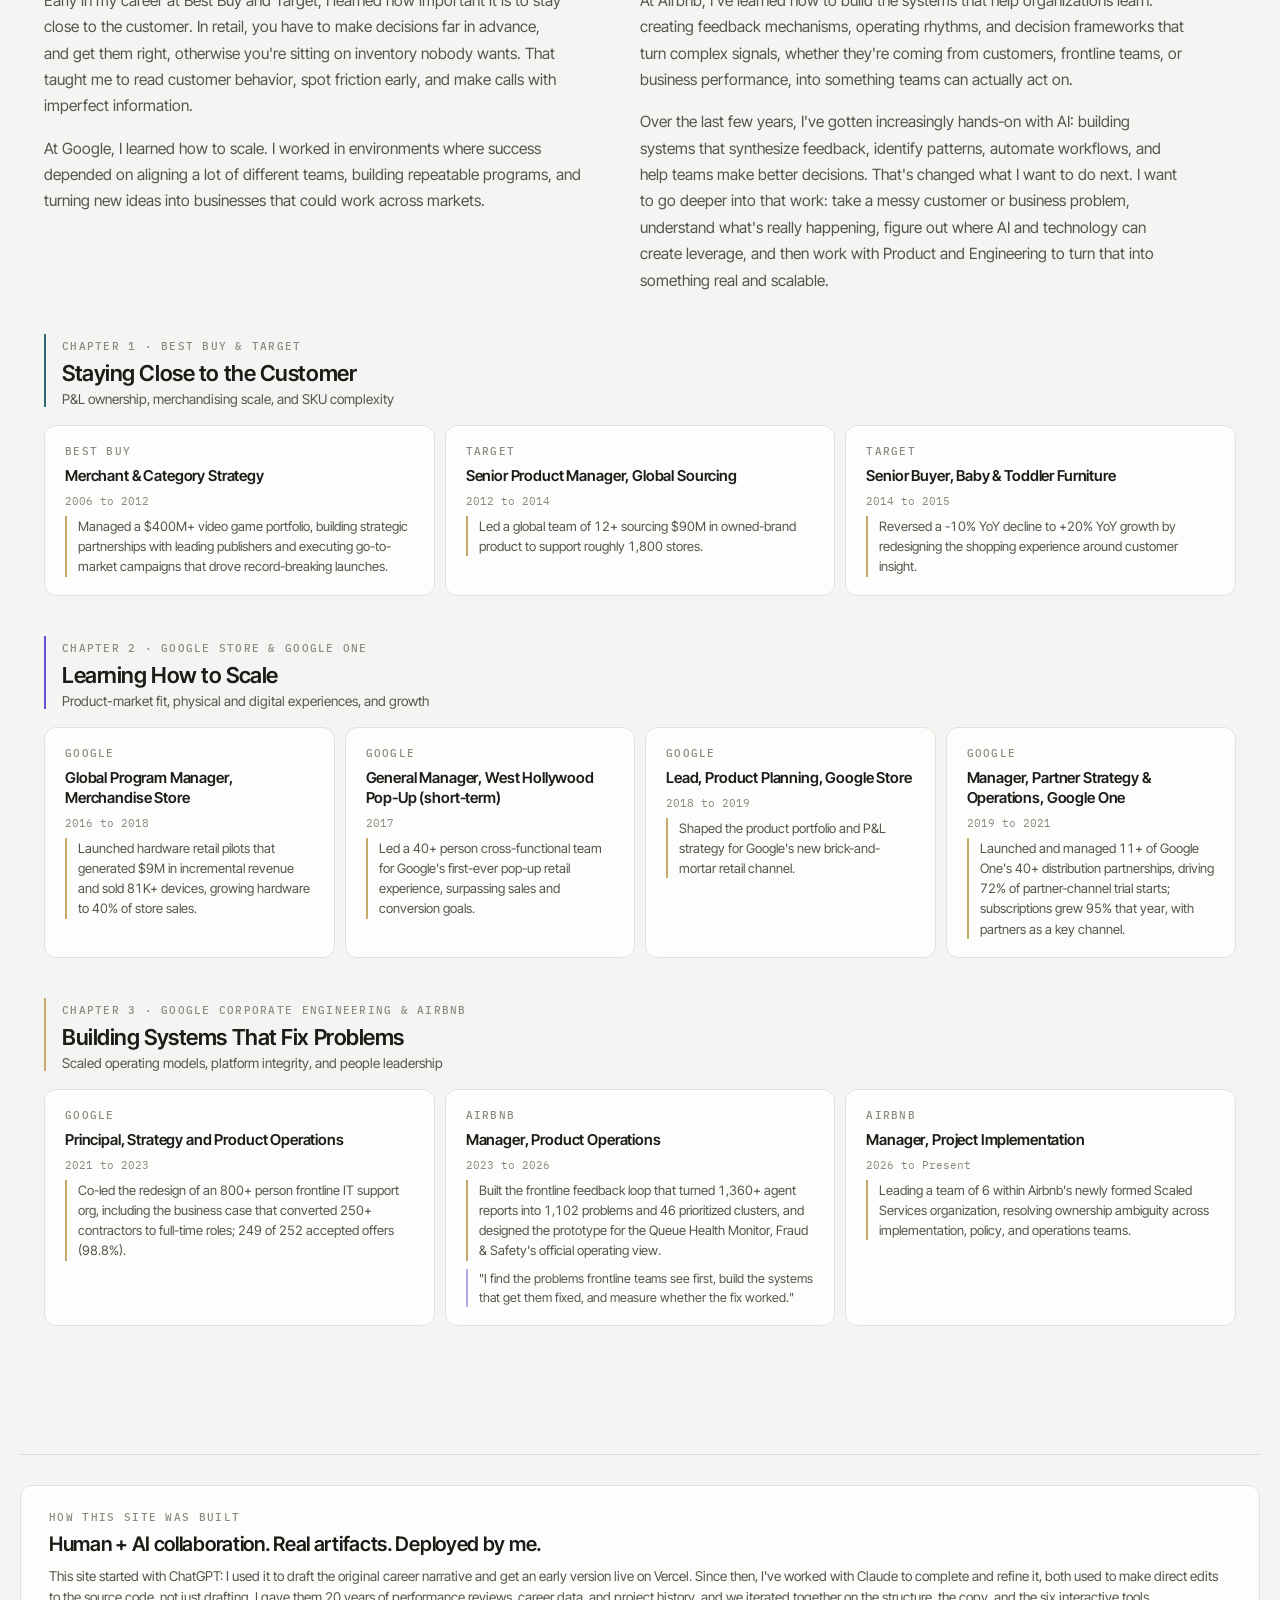
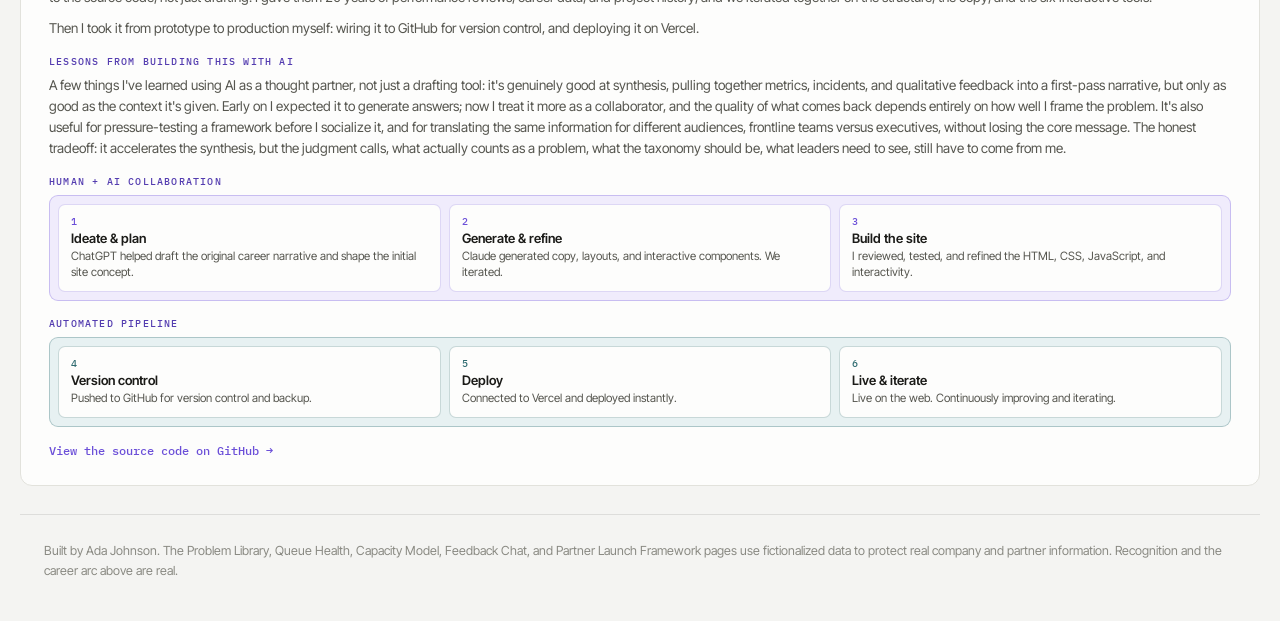
==== commit 0b337c8c: "Home headline, ITRP wording and resume source: match the settled positioning Use "I find the problem" ====
--- a/index.html
+++ b/index.html
@@ -5,7 +5,7 @@
 <meta name="viewport" content="width=device-width, initial-scale=1.0" />
 <title>Ada Johnson: Product Strategy &amp; Operations Leader</title>
 
-<meta name="description" content="Ada Johnson, Product Strategy & Operations Leader. 20 years at Best Buy, Target, Google, and Airbnb, turning individual expertise into collective capability." />
+<meta name="description" content="Ada Johnson, Product Strategy & Operations Leader. 20 years at Best Buy, Target, Google, and Airbnb. I find the problems nobody owns and build the systems that fix them." />
 
 <link rel="icon" type="image/png" sizes="32x32" href="assets/favicon-32.png" />
 <link rel="icon" type="image/png" sizes="512x512" href="assets/favicon-512.png" />
@@ -16,12 +16,12 @@
 <meta property="og:type" content="website" />
 <meta property="og:url" content="https://adaj-portfolio.vercel.app/" />
 <meta property="og:title" content="Ada Johnson | Product Strategy & Operations Leader" />
-<meta property="og:description" content="20 years at Best Buy, Target, Google, and Airbnb. I find the signal others miss, connect it to the right people, and turn individual expertise into collective capability." />
+<meta property="og:description" content="20 years at Best Buy, Target, Google, and Airbnb. I find the problems nobody owns and build the systems that fix them." />
 <meta property="og:image" content="https://adaj-portfolio.vercel.app/assets/og-social-card.png?v=2" />
 
 <meta name="twitter:card" content="summary_large_image" />
 <meta name="twitter:title" content="Ada Johnson | Product Strategy & Operations Leader" />
-<meta name="twitter:description" content="20 years at Best Buy, Target, Google, and Airbnb. I find the signal others miss, connect it to the right people, and turn individual expertise into collective capability." />
+<meta name="twitter:description" content="20 years at Best Buy, Target, Google, and Airbnb. I find the problems nobody owns and build the systems that fix them." />
 <meta name="twitter:image" content="https://adaj-portfolio.vercel.app/assets/og-social-card.png?v=2" />
 
 <script>window.va = window.va || function () { (window.vaq = window.vaq || []).push(arguments); };</script>
@@ -40,7 +40,7 @@
       <h1>Ada Johnson</h1>
     </div>
   </div>
-  <p class="tagline">I turn individual expertise into collective capability.</p>
+  <p class="tagline">I find the problems nobody owns and build the systems that fix them.</p>
 
   <div class="hero-grid">
     <div class="hero-col-main">
